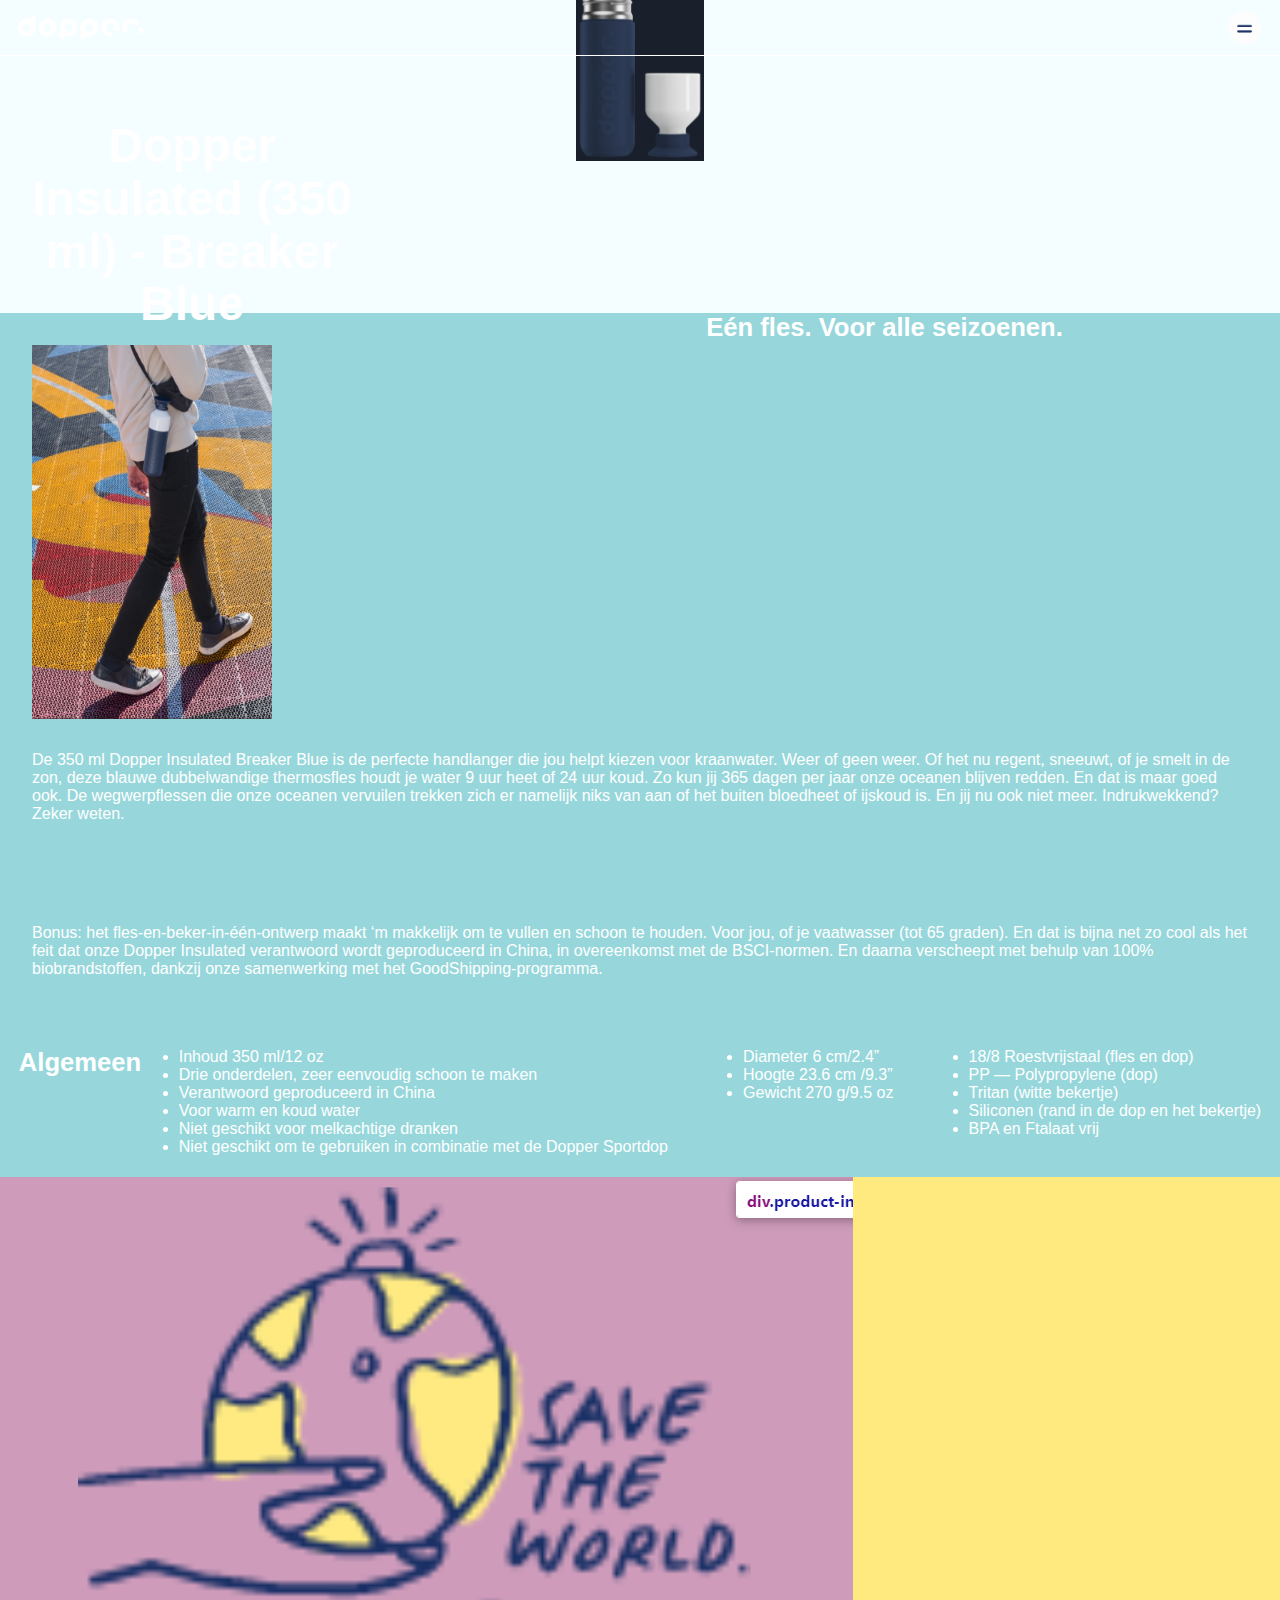
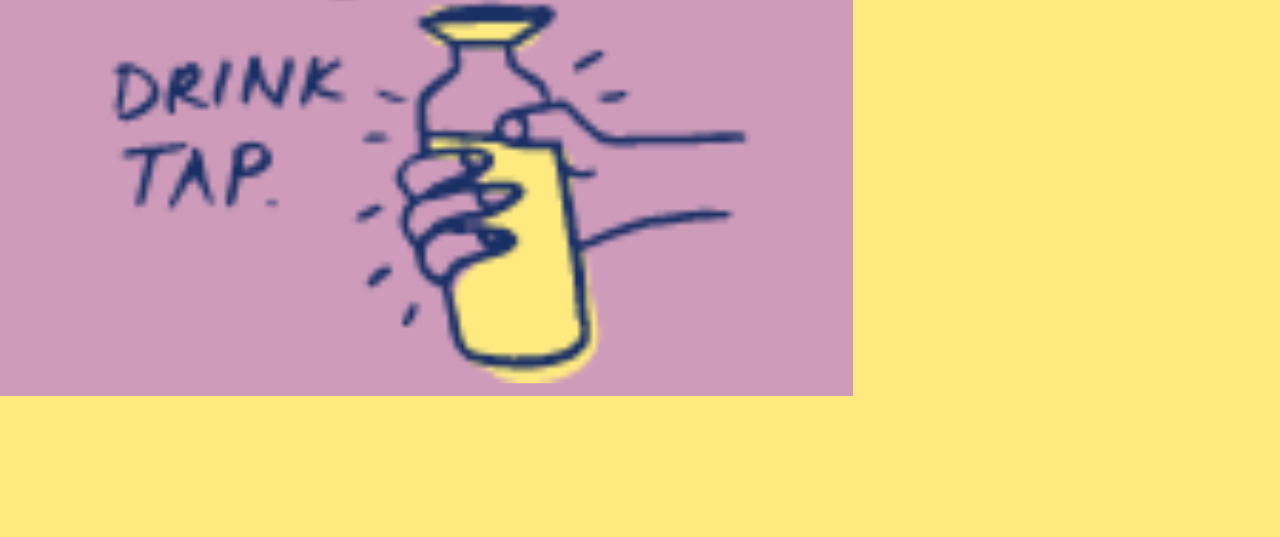
==== detailpagina.html @ 466d76e6 "Add files via upload" ====
<!DOCTYPE html>
<html lang="nl">

<head>
  <meta charset="UTF-8">
  <meta name="viewport" content="width=device-width, initial-scale=1.0">
  <meta http-equiv="X-UA-Compatible" content="ie=edge">
  <title>Dopper</title>
  <link rel="stylesheet" href="css/style.css">
</head>

<body>

  <header>
    <img class="logo" src="images/logodopper.png" alt="">
    <button class="menu" type="button" name="button"><img src="images/hamburgermenu.png" alt=""></button>
    <!-- <nav class="hammenu">
      <ul>
        <li class="nav__item"><a href="#">Home</a></li>
        <li class="nav__item"><a href="#">Shop</a></li>
        <li class="nav__item"><a href="#">Onze Missie</a></li>
        <li class="nav__item"><a href="#">Zakelijk</a></li>
        <li class="nav__item"><a href="#">Projecten</a></li>
        <li class="nav__item"><a href="#">Blog</a></li>
      </ul>
    </nav> -->
  </header>

  <main>
    <section>
      <p></p>
      <h1>Dopper Insulated (350 ml) - Breaker Blue</h1>
    </section>

    <section>
      <img src="images/openfles.png" alt="">
      <p></p>
    </section>

    <section>
      <img src="images/jongen.png" alt="">
      <h2>Eén fles. Voor alle seizoenen.</h2>
      <p>De 350 ml Dopper Insulated Breaker Blue is de perfecte handlanger die jou helpt kiezen voor kraanwater. Weer of geen weer. Of het nu regent, sneeuwt, of je smelt in de zon, deze blauwe dubbelwandige thermosfles houdt je water 9 uur heet of 24 uur koud. Zo kun jij 365 dagen per jaar onze oceanen blijven redden. En dat is maar goed ook. De wegwerpflessen die onze oceanen vervuilen trekken zich er namelijk niks van aan of het buiten bloedheet of ijskoud is. En jij nu ook niet meer. Indrukwekkend? Zeker weten.</p>
      <p>Bonus: het fles-en-beker-in-één-ontwerp maakt ‘m makkelijk om te vullen en schoon te houden. Voor jou, of je vaatwasser (tot 65 graden). En dat is bijna net zo cool als het feit dat onze Dopper Insulated verantwoord wordt geproduceerd in China, in overeenkomst met de BSCI-normen. En daarna verscheept met behulp van 100% biobrandstoffen, dankzij onze samenwerking met het GoodShipping-programma.</p>
      <h2>Algemeen</h2>
      <ul>
        <li>Inhoud 350 ml/12 oz </li>
        <li>Drie onderdelen, zeer eenvoudig schoon te maken </li>
        <li>Verantwoord geproduceerd in China </li>
        <li>Voor warm en koud water  </li>
        <li>Niet geschikt voor melkachtige dranken</li>
        <li>Niet geschikt om te gebruiken in combinatie met de Dopper Sportdop</li>
      </ul>
      <h2></h2>
      <ul>
        <li>Diameter 6 cm/2.4” </li>
        <li>Hoogte 23.6 cm /9.3”</li>
        <li>Gewicht 270 g/9.5 oz</li>
      </ul>
      <h2></h2>
      <ul>
        <li>18/8 Roestvrijstaal (fles en dop)  </li>
        <li>PP — Polypropylene (dop)  </li>
        <li>Tritan (witte bekertje) </li>
        <li>Siliconen (rand in de dop en het bekertje) </li>
        <li>BPA en Ftalaat vrij</li>
      </ul>
    </section>

    <section>
      <img src="images/save.png" alt="">
      <h2></h2>
    </section>


  </main>
</body>
---- css/style.css ----
* {
  margin: 0 auto;
  padding: 0;
  max-width: 100%;
}

body {
  color: #1A3065;
  background-color: #F4FDFF;
  font-family: sans-serif;
}

header {
  position: fixed;
  display: flex;
  width: 100%;
  border-bottom: 0.09em solid white;
  top: 0px;
  z-index: 10;
}

nav li a {
  position: relative;
  color: #1A3065;
  font-family: sans-serif;
  font-size: 1.8em;
  text-decoration: none;
  line-height: 1em;
  left: 1em;
  top: 2em;
}

main section:nth-of-type(1) h1  {
  position: absolute;
  top: 2.5em;
  text-align: center;
  width: 8em;
  color: white;
  font-size: 3em;
  line-height: 1.1em;
  z-index: 1;
}

main section:nth-of-type(1) img  {
  position: relative;
  height: 100%;
  width: 100%;
}

main section:nth-of-type(1) button {
  position: absolute;
  top: 42em;
  left: 7em;
  border: none;
  border-radius: 2em;
  background-color: #FFEA80;
  color: #1A3065;
  padding: 1em;
  z-index: 2;
}

main section:nth-of-type(1) ul {

}

main section:nth-of-type(2) {
  position: relative;
  display: flex;
  flex-wrap: wrap;
}




article {
  position: relative;
  flex-basis:15em;
  flex-grow: 1;
  display:flex;
  margin-left: 1.5em;
  margin-right: 1.5em;
  margin-top: 6em;

}

main section:nth-of-type(2) h2 {
  position: absolute;
  left: 0;
  top: 0;
  font-size: 3em;
}

main section:nth-of-type(2) h3 {
  position: absolute;
  left: 0;
  top: 3em;
  font-size: 1em;
}

main section:nth-of-type(2) img {
  position: relative;
  top: -1.5em;
  left: 0;
  width: 8em;
}

main section:nth-of-type(2) p {
  position: absolute;
  left: 0;
  top: 8em;
  font-size: 1em;
}

main section:nth-of-type(3) {
  position: relative;
  display: flex;
  flex-wrap: wrap;
  background-color: #97d7db;
  color: white;
  top: 8em;
  height: 55em;
}

.insulated {
  position: relative;
  /* flex-basis:15em;
  flex-grow: 1; */
  display:flex;
  /* margin-left: 1.5em;
  margin-right: 1.5em;
  margin-top: 6em; */
}

main section:nth-of-type(3) img {
  position: relative;
  width: 15em;
  margin-left: 2em;
  margin-top: 2em;

}





main section:nth-of-type(3) h2 {
  position: relative;
  left: 0em;
  top: 0;
  font-size: 1.6em;
}

main section:nth-of-type(3) p {
  position: relative;
  margin: 2em;
  font-size: 1em;
}

main section:nth-of-type(4) {
  position: relative;
  background-color: #FFEA80;
  height: 60em;
  left: 0;
  top: 7em;
  z-index: 1;
}

main section:nth-of-type(4) img {
  position: absolute;
}

main section:nth-of-type(4) p {
  position: relative;
  margin: 2em;
  font-size: 1.5em;
  top: 30em;
}

main section:nth-of-type(5) {
  position: relative;
  background-color: #1A3065;
  height: 20em;
  top: 30em;
  z-index: 2;
}

main section:nth-of-type(5) img {
  position: absolute;
  right: 0;

}

main section:nth-of-type(6) {
  position: relative;
  background-color: #97d7db;
  color: white;
  top: 45em;
}

main section:nth-of-type(6) h2 {
  position: relative;
  text-align: center;
  font-size: 2.5em;
  top: 1em;
}

main section:nth-of-type(6) p {
  position: relative;
  text-align: center;
  font-size: 1em;
  margin: 1em;
  top: 2em;
}

main section:nth-of-type(7) {
  position: relative;
  top: 50em;
}

main section:nth-of-type(7) h2 {
  position: relative;
  text-align: center;
  font-size: 2.5em;
  top: 1em;
}

main section:nth-of-type(7) p {
  position: relative;
  text-align: center;
  font-size: 1em;
  margin: 1em;
  top: 2em;
}

main section:nth-of-type(8) {
  position: relative;
  top: 50em;
  display: flex;
  flex-wrap: wrap;
}

main section:nth-of-type(8) img {
  position: relative;
  min-width: 20em;
  margin: 2em;
}

main section:nth-of-type(8) h2 {
  position: absolute;
  font-size: 1em;
  left: 2em;
  top: 22em;

}

main section:nth-of-type(8) p {
  position: absolute;
  left: 2em;
  top: 24em;
}

.splash {
  position: relative;
  flex-basis:15em;
  flex-grow: 1;
  display:flex;
  margin-left: 1.5em;
  margin-right: 1.5em;
  margin-top: 6em;
}

.logo {
  width: 8em;
  margin: 1em;
}

.menu {
  position: absolute;
  width: 2.5em;
  top: 0.8em;
  right: 1.4em;
  border: none;
  background: none;
  color: black;
  z-index: 1200;
}

.hammenu {
  position: absolute;
  z-index: 1000;
  top: 0;
  left: 0;
  background: white;
  width: 100vw;
  height: 100vh;
  overflow: hidden;
  color: black;
  transform: translatex(100%);
  transition: transform 0.2s ease;
}

.showClose {
  background-image: url("https://ljc-dev.github.io/testing0/ham-close.svg");
}

.showNav {
  transform: translatex(0);
}

.help {
  position: fixed;
  width: 3em;
  right: 1em;
  bottom: 1em;
  z-index: 5;
}
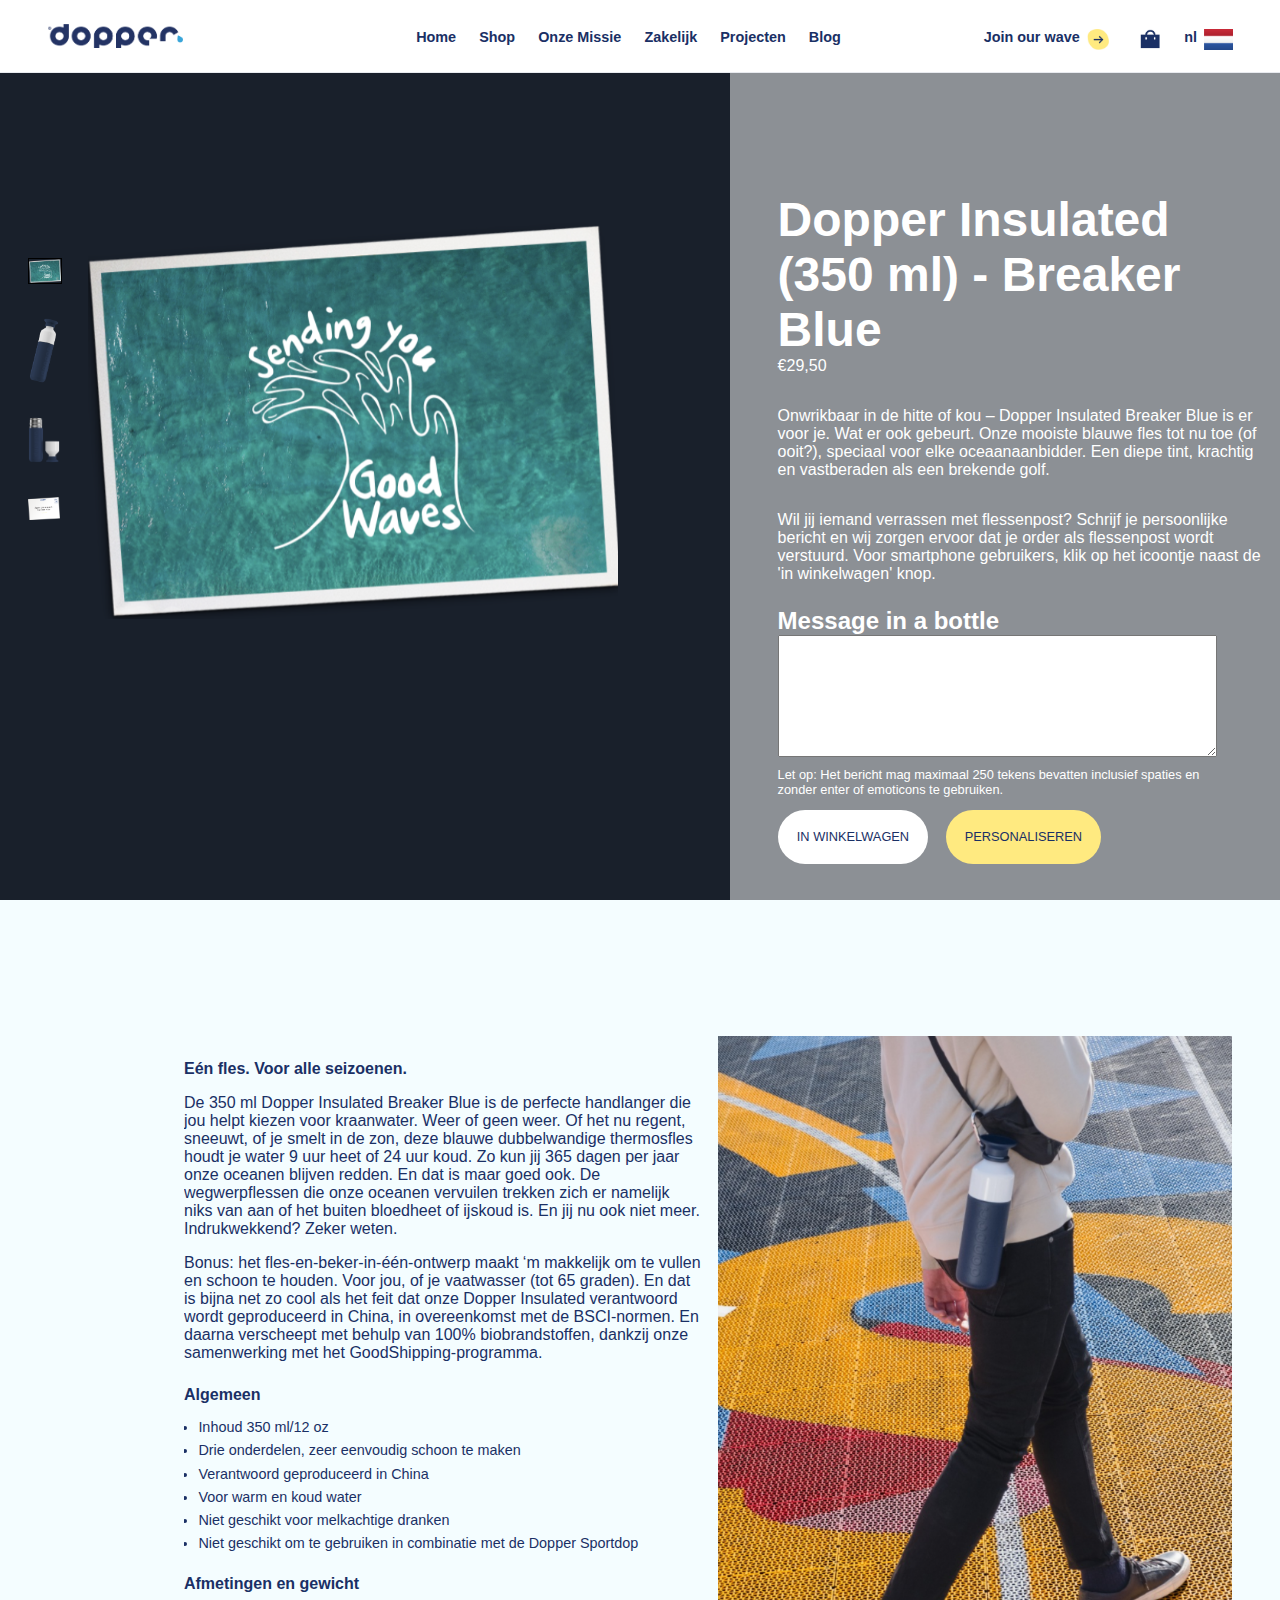
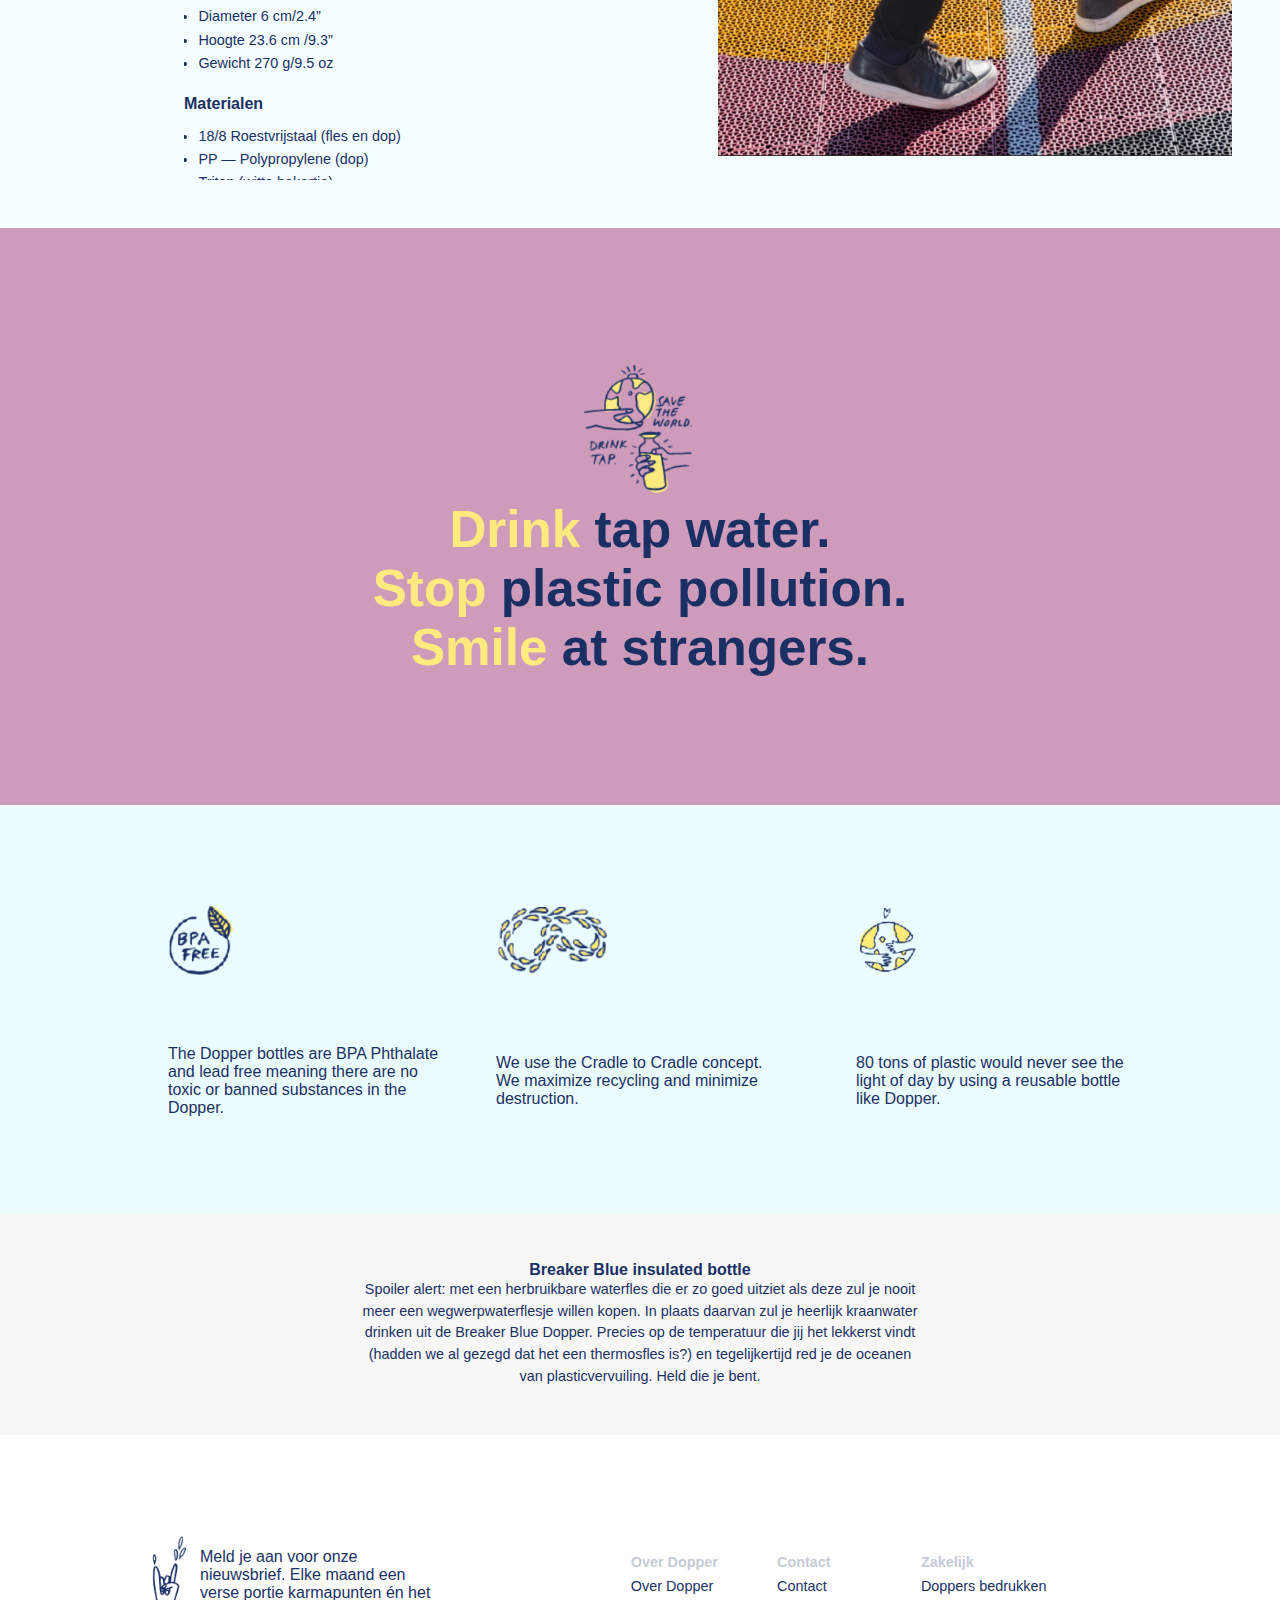
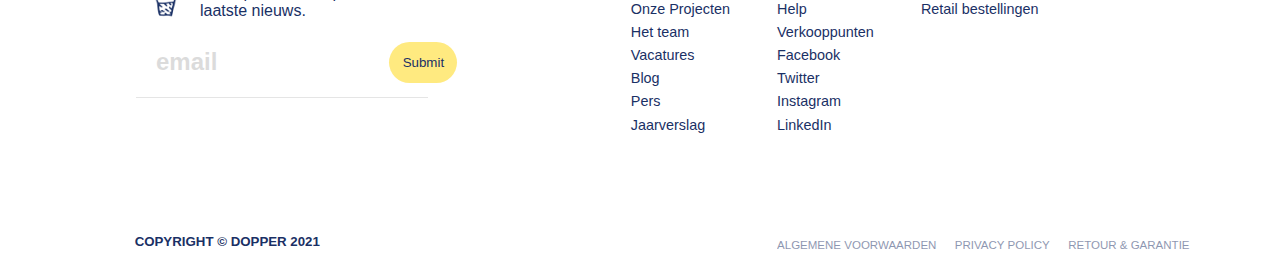
==== commit ab0b7546: "Add files via upload" ====
--- a/detailpagina.html
+++ b/detailpagina.html
@@ -7,71 +7,203 @@
   <meta http-equiv="X-UA-Compatible" content="ie=edge">
   <title>Dopper</title>
   <link rel="stylesheet" href="css/style.css">
+  <!-- <link href="//db.onlinewebfonts.com/c/4443b611d51ff971972892a2ade08240?family=Gilroy-Thin" rel="stylesheet" type="text/css" /> -->
 </head>
 
-<body>
+<body id="detailpagina">
 
   <header>
-    <img class="logo" src="images/logodopper.png" alt="">
-    <button class="menu" type="button" name="button"><img src="images/hamburgermenu.png" alt=""></button>
-    <!-- <nav class="hammenu">
+    <img src="images/logodopper.png" alt="">
+    <nav class="navbar">
       <ul>
-        <li class="nav__item"><a href="#">Home</a></li>
-        <li class="nav__item"><a href="#">Shop</a></li>
-        <li class="nav__item"><a href="#">Onze Missie</a></li>
-        <li class="nav__item"><a href="#">Zakelijk</a></li>
-        <li class="nav__item"><a href="#">Projecten</a></li>
-        <li class="nav__item"><a href="#">Blog</a></li>
-      </ul>
-    </nav> -->
+        <li><a href="index.html">Home</a></li>
+        <li><a href="#">Shop</a></li>
+        <li><a href="#">Onze Missie</a></li>
+        <li><a href="#">Zakelijk</a></li>
+        <li><a href="#">Projecten</a></li>
+      <!-- <div class="dropdown-content">
+        <a href="#">Link 1</a>
+        <a href="#">Link 2</a>
+        <a href="#">Link 3</a>
+      </div> -->
+
+        <li><a href="#">Blog</a></li>
+      </ul>
+    </nav>
+<nav>
+  <ul>
+    <li><a href="#">Join our wave<img src="images/pijl.png" alt=""></a></li>
+    <li><a href="#"><img src="images/mandje.png" alt=""></a></li>
+    <li><a href="#">nl<img src="images/vlag.png" alt=""></a></li>
+  </ul>
+</nav>
+
+<button class="ham" type="button" name="button"></button>
+
   </header>
 
   <main>
-    <section>
-      <p></p>
-      <h1>Dopper Insulated (350 ml) - Breaker Blue</h1>
-    </section>
-
-    <section>
-      <img src="images/openfles.png" alt="">
-      <p></p>
-    </section>
-
+
+  <!-- section1 -->
+    <section>
+     <article>
+       <img id="hoofdAfbeelding" src="images/groenekaart.png" alt="">
+       <ul>
+         <li><img class="eersteFoto" src="images/groenekaart.png" alt=""></li>
+         <li><img class="tweedeFoto" src="images/fles.png" alt=""></li>
+         <li><img class="derdeFoto" src="images/openfles.png" alt=""></li>
+         <li><img class="vierdeFoto" src="images/kaart.png" alt=""></li>
+       </ul>
+       <p>Onwrikbaar in de hitte of kou – Dopper Insulated Breaker Blue is er voor je. Wat er ook gebeurt. Onze mooiste blauwe fles tot nu toe (of ooit?), speciaal voor elke oceaanaanbidder. Een diepe tint, krachtig en vastberaden als een brekende golf.</p>
+       <p>Wil jij iemand verrassen met flessenpost? Schrijf je persoonlijke bericht en wij zorgen ervoor dat je order als flessenpost wordt verstuurd. Voor smartphone gebruikers, klik op het icoontje naast de 'in winkelwagen' knop.   </p>
+     </article>
+
+     <article>
+     <h2>Dopper Insulated (350 ml) - Breaker Blue</h2>
+     <span>€29,50</span>
+     <p>Onwrikbaar in de hitte of kou – Dopper Insulated Breaker Blue is er voor je. Wat er ook gebeurt. Onze mooiste blauwe fles tot nu toe (of ooit?), speciaal voor elke oceaanaanbidder. Een diepe tint, krachtig en vastberaden als een brekende golf.</p>
+     <p>Wil jij iemand verrassen met flessenpost? Schrijf je persoonlijke bericht en wij zorgen ervoor dat je order als flessenpost wordt verstuurd. Voor smartphone gebruikers, klik op het icoontje naast de 'in winkelwagen' knop.   </p>
+     <form action="index.html" method="post">
+       <label>Message in a bottle</label>
+       <textarea name="name" rows="8" cols="80"></textarea>
+       <p>Let op: Het bericht mag maximaal 250 tekens bevatten inclusief spaties en zonder enter of emoticons te gebruiken.</p>
+       <button type="button" name="button">IN WINKELWAGEN</button>
+       <button type="button" name="button">PERSONALISEREN</button>
+     </form>
+
+     </article>
+
+     <article>
+       <button type="button" name="button">M</button>
+       <button type="button" name="button">IN WINKELWAGEN</button>
+       <button type="button" name="button">PERSONALISEREN</button>
+
+     </article>
+    </section>
+
+  <!-- section2 -->
     <section>
       <img src="images/jongen.png" alt="">
-      <h2>Eén fles. Voor alle seizoenen.</h2>
-      <p>De 350 ml Dopper Insulated Breaker Blue is de perfecte handlanger die jou helpt kiezen voor kraanwater. Weer of geen weer. Of het nu regent, sneeuwt, of je smelt in de zon, deze blauwe dubbelwandige thermosfles houdt je water 9 uur heet of 24 uur koud. Zo kun jij 365 dagen per jaar onze oceanen blijven redden. En dat is maar goed ook. De wegwerpflessen die onze oceanen vervuilen trekken zich er namelijk niks van aan of het buiten bloedheet of ijskoud is. En jij nu ook niet meer. Indrukwekkend? Zeker weten.</p>
-      <p>Bonus: het fles-en-beker-in-één-ontwerp maakt ‘m makkelijk om te vullen en schoon te houden. Voor jou, of je vaatwasser (tot 65 graden). En dat is bijna net zo cool als het feit dat onze Dopper Insulated verantwoord wordt geproduceerd in China, in overeenkomst met de BSCI-normen. En daarna verscheept met behulp van 100% biobrandstoffen, dankzij onze samenwerking met het GoodShipping-programma.</p>
-      <h2>Algemeen</h2>
+      <article>
+        <h2>Eén fles. Voor alle seizoenen.</h2>
+            <p>De 350 ml Dopper Insulated Breaker Blue is de perfecte handlanger die jou helpt kiezen voor kraanwater. Weer of geen weer. Of het nu regent, sneeuwt, of je smelt in de zon, deze blauwe dubbelwandige thermosfles houdt je water 9 uur heet of 24 uur koud. Zo kun jij 365 dagen per jaar onze oceanen blijven redden. En dat is maar goed ook. De wegwerpflessen die onze oceanen vervuilen trekken zich er namelijk niks van aan of het buiten bloedheet of ijskoud is. En jij nu ook niet meer. Indrukwekkend? Zeker weten.</p>
+            <p>Bonus: het fles-en-beker-in-één-ontwerp maakt ‘m makkelijk om te vullen en schoon te houden. Voor jou, of je vaatwasser (tot 65 graden). En dat is bijna net zo cool als het feit dat onze Dopper Insulated verantwoord wordt geproduceerd in China, in overeenkomst met de BSCI-normen. En daarna verscheept met behulp van 100% biobrandstoffen, dankzij onze samenwerking met het GoodShipping-programma.</p>
+
+        <h3>Algemeen</h3>
+        <ul>
+          <li>Inhoud 350 ml/12 oz </li>
+          <li>Drie onderdelen, zeer eenvoudig schoon te maken </li>
+          <li>Verantwoord geproduceerd in China </li>
+          <li>Voor warm en koud water  </li>
+          <li>Niet geschikt voor melkachtige dranken</li>
+          <li>Niet geschikt om te gebruiken in combinatie met de Dopper Sportdop</li>
+        </ul>
+
+        <h3>Afmetingen en gewicht</h3>
+        <ul>
+          <li>Diameter 6 cm/2.4”</li>
+          <li>Hoogte 23.6 cm /9.3”</li>
+          <li>Gewicht 270 g/9.5 oz</li>
+        </ul>
+
+        <h3>Materialen</h3>
+        <ul>
+          <li>18/8 Roestvrijstaal (fles en dop)  </li>
+          <li>PP — Polypropylene (dop)  </li>
+          <li>Tritan (witte bekertje) </li>
+          <li>Siliconen (rand in de dop en het bekertje) </li>
+          <li>BPA en Ftalaat vrij</li>
+        </ul>
+      </article>
+
+    </section>
+
+  <!-- section3 -->
+    <section>
+      <img src="images/save.png" alt="">
+      <h2><strong>Drink</strong> tap water.</h2>
+      <h2><strong>Stop</strong> plastic pollution.</h2>
+      <h2><strong>Smile</strong> at strangers.</h2>
+    </section>
+
+
+  <!-- section4 -->
+    <section>
+      <article>
+        <img src="images/bpa.png" alt="">
+        <p>The Dopper bottles are BPA Phthalate and lead free meaning there are no toxic or banned substances in the Dopper.</p>
+      </article>
+      <article>
+        <img src="images/infinity.png" alt="">
+        <p>We use the Cradle to Cradle concept. We maximize recycling and minimize destruction.</p>
+      </article>
+      <article>
+        <img src="images/wereld.png" alt="">
+        <p>80 tons of plastic would never see the light of day by using a reusable bottle like Dopper.</p>
+      </article>
+
+    </section>
+
+  <!-- section5-->
+    <section>
+      <h4>Breaker Blue insulated bottle</h4>
+      <p>Spoiler alert: met een herbruikbare waterfles die er zo goed uitziet als deze zul je nooit meer een wegwerpwaterflesje willen kopen. In plaats daarvan zul je heerlijk kraanwater drinken uit de Breaker Blue Dopper. Precies op de temperatuur die jij het lekkerst vindt (hadden we al gezegd dat het een thermosfles is?) en tegelijkertijd red je de oceanen van plasticvervuiling. Held die je bent.</p>
+    </section>
+
+  </main>
+
+  <footer>
+    <section>
+      <img src="images/hand.png" alt="">
+      <p>Meld je aan voor onze nieuwsbrief. Elke maand een verse portie karmapunten én het laatste nieuws.</p>
+      <form class="" action="index.html" method="post">
+        <input type="email" id="email" name="email" placeholder="email">
+        <input type="submit"> </form>
+      </section>
+    <ul>
+      <li>
+        <h4>Over Dopper</h4>
+      </li>
+      <li><a href="#">Over Dopper</a></li>
+      <li><a href="#">Onze Projecten</a></li>
+      <li><a href="#">Het team</a></li>
+      <li><a href="#">Vacatures</a></li>
+      <li><a href="#">Blog</a></li>
+      <li><a href="#">Pers</a></li>
+      <li><a href="#">Jaarverslag</a></li>
+    </ul>
       <ul>
-        <li>Inhoud 350 ml/12 oz </li>
-        <li>Drie onderdelen, zeer eenvoudig schoon te maken </li>
-        <li>Verantwoord geproduceerd in China </li>
-        <li>Voor warm en koud water  </li>
-        <li>Niet geschikt voor melkachtige dranken</li>
-        <li>Niet geschikt om te gebruiken in combinatie met de Dopper Sportdop</li>
-      </ul>
-      <h2></h2>
+        <li>
+          <h4>Contact</h4>
+        </li>
+        <li><a href="#">Contact</a></li>
+        <li><a href="#">Help</a></li>
+        <li><a href="#">Verkooppunten</a></li>
+        <li><a href="#">Facebook</a></li>
+        <li><a href="#">Twitter</a></li>
+        <li><a href="#">Instagram</a></li>
+        <li><a href="#">LinkedIn</a></li>
+      </ul>
       <ul>
-        <li>Diameter 6 cm/2.4” </li>
-        <li>Hoogte 23.6 cm /9.3”</li>
-        <li>Gewicht 270 g/9.5 oz</li>
-      </ul>
-      <h2></h2>
-      <ul>
-        <li>18/8 Roestvrijstaal (fles en dop)  </li>
-        <li>PP — Polypropylene (dop)  </li>
-        <li>Tritan (witte bekertje) </li>
-        <li>Siliconen (rand in de dop en het bekertje) </li>
-        <li>BPA en Ftalaat vrij</li>
-      </ul>
-    </section>
-
-    <section>
-      <img src="images/save.png" alt="">
-      <h2></h2>
-    </section>
-
-
-  </main>
+        <li>
+          <h4>Zakelijk</h4>
+        </li>
+        <li><a href="#">Doppers bedrukken</a></li>
+        <li><a href="#">Retail bestellingen</a></li>
+      </ul>
+
+      <h5>COPYRIGHT © DOPPER 2021</h5>
+      <ul class="check">
+        <li>ALGEMENE VOORWAARDEN</li>
+        <li>PRIVACY POLICY</li>
+        <li>RETOUR & GARANTIE</li>
+      </ul>
+
+
+  </footer>
+
+  <script src="./js/dopper.js">
+
+  </script>
+
 </body>
--- a/css/style.css
+++ b/css/style.css
@@ -4,83 +4,199 @@
   max-width: 100%;
 }
 
-body {
-  color: #1A3065;
-  background-color: #F4FDFF;
-  font-family: sans-serif;
+
+/* @font-face {font-family: "Gilroy-Thin";
+src: url("//db.onlinewebfonts.com/t/4443b611d51ff971972892a2ade08240.eot");
+\src: url("//db.onlinewebfonts.com/t/4443b611d51ff971972892a2ade08240.eot?#iefix") format("embedded-opentype"),
+url("//db.onlinewebfonts.com/t/4443b611d51ff971972892a2ade08240.woff2") format("woff2"),
+url("//db.onlinewebfonts.com/t/4443b611d51ff971972892a2ade08240.woff") format("woff"),
+url("//db.onlinewebfonts.com/t/4443b611d51ff971972892a2ade08240.ttf") format("truetype"),
+url("//db.onlinewebfonts.com/t/4443b611d51ff971972892a2ade08240.svg#Gilroy-Thin") format("svg"); } */
+
+@font-face {
+
+}
+
+
+  body {
+    color: #1A3065;
+    background-color: #F4FDFF;
+    font-family: "Gilroy-Thin", sans-serif;
+  }
+
+/* Begin header */
+
+header:nth-of-type(1) img {
+  height: 1.5em;
+  margin: 1.5em 0 0 15%;
+}
+
+ header:nth-of-type(1) nav ul li a img{
+  height: 1.5em;
+  margin: 0 0 0 0.5em;
+}
+
+header:nth-of-type(1) img:hover {
+  -webkit-transform: scale(1.1);
+  transform: scale(1.1);
 }
 
 header {
   position: fixed;
-  display: flex;
+  display: grid;
+  grid-template-columns: 1fr 2fr 1fr;
   width: 100%;
-  border-bottom: 0.09em solid white;
-  top: 0px;
-  z-index: 10;
+  height: 4.5em;
+  background-color: white;
+  border-bottom: 1px solid rgba(26,48,101,.1);
+  z-index: 100;
+}
+
+nav ul {
+  list-style-type: none;
 }
 
 nav li a {
-  position: relative;
-  color: #1A3065;
-  font-family: sans-serif;
-  font-size: 1.8em;
+  display: flex;
+  color: #1A3065;
+  margin: 2em 1.6em 0 0;
+  font-size: 0.9em;
+  font-weight: bold;
   text-decoration: none;
-  line-height: 1em;
-  left: 1em;
-  top: 2em;
-}
-
-main section:nth-of-type(1) h1  {
+}
+
+li {
+  float: left;
+}
+
+nav ul:hover > li {
+  opacity: 0.5;
+}
+
+nav ul li:hover {
+  opacity: 1;
+}
+
+nav ul li a:hover {
+  border-bottom: 0.3em solid #FFEA80;
+}
+
+header button {
+  height: 3em;
+  width: 3em;
+  margin: 1em;
+  background-color: #1A3065;
+  color: white;
+  padding: 1em;
+  display: none;
+}
+
+@media screen and (max-width: 760px) {
+  nav {
+    display: none;
+  }
+
+  header {
+   grid-template-columns: 1fr 2fr 4em;
+  }
+
+  header button {
+    display: inline-grid;
+    grid-column: 3;
+  }
+
+  .showClose {
+  background-image: url("https://ljc-dev.github.io/testing0/ham-close.svg");
+}
+
+.navbar {
   position: absolute;
-  top: 2.5em;
+  top: 0;
+  left: 0;
+  background: black;
+  width: 100vw;
+  height: 100vh;
+  overflow: hidden;
+  color: white;
+  /* hide the menu above the screen by default */
+  transform: translateY(-100%);
+  /* transition adds a little animation when sliding in and out the menu */
+  transition: transform 0.2s ease;
+}
+
+.showNav {
+  /* show the menu */
+  transform: translateY(0);
+}
+
+}
+
+button {
+  border: none;
+  border-radius: 3em;
+  font-size: 0.8em;
+  background-color: #FFEA80;
+  color: #1A3065;
+  padding: 1.5em;
+}
+
+/* Einde header */
+
+/* Begin section1 */
+main section:nth-of-type(1) {
+  display: flex;
+  justify-content: center;
+}
+
+main section:nth-of-type(1) h1 {
+  position: absolute;
+  top: 25%;
   text-align: center;
-  width: 8em;
   color: white;
-  font-size: 3em;
-  line-height: 1.1em;
+  font-size: 7vw;
   z-index: 1;
 }
 
-main section:nth-of-type(1) img  {
-  position: relative;
-  height: 100%;
-  width: 100%;
-}
-
-main section:nth-of-type(1) button {
+main section:nth-of-type(1) img {
+  width: 100vw;
+  height: 100vh;
+}
+
+main section:nth-of-type(1) a {
+  border: none;
+  border-radius: 3em;
+  font-size: 0.8em;
+  background-color: #FFEA80;
+  color: #1A3065;
+  padding: 1.5em;
   position: absolute;
   top: 42em;
-  left: 7em;
-  border: none;
-  border-radius: 2em;
-  background-color: #FFEA80;
-  color: #1A3065;
-  padding: 1em;
   z-index: 2;
-}
-
-main section:nth-of-type(1) ul {
-
-}
-
+  text-decoration: none;
+}
+
+/* section2 */
 main section:nth-of-type(2) {
-  position: relative;
+  margin: 0 10% 5em 10%;
   display: flex;
   flex-wrap: wrap;
 }
 
-
-
-
-article {
-  position: relative;
-  flex-basis:15em;
+main section:nth-of-type(2) article {
+  position: relative;
+  min-width: 8em;
+  max-width: 25em;
+  flex-basis: 15em;
   flex-grow: 1;
-  display:flex;
-  margin-left: 1.5em;
-  margin-right: 1.5em;
-  margin-top: 6em;
-
+  display: flex;
+  margin: 6em 1.5em 2em 1.5em;
+}
+
+main section:nth-of-type(2) img {
+  position: relative;
+  top: -1.5em;
+  left: 1em;
+  width: 8em;
 }
 
 main section:nth-of-type(2) h2 {
@@ -97,13 +213,6 @@
   font-size: 1em;
 }
 
-main section:nth-of-type(2) img {
-  position: relative;
-  top: -1.5em;
-  left: 0;
-  width: 8em;
-}
-
 main section:nth-of-type(2) p {
   position: absolute;
   left: 0;
@@ -111,200 +220,817 @@
   font-size: 1em;
 }
 
+/* section3 */
 main section:nth-of-type(3) {
-  position: relative;
   display: flex;
   flex-wrap: wrap;
+  justify-content: center;
   background-color: #97d7db;
   color: white;
-  top: 8em;
-  height: 55em;
-}
-
-.insulated {
-  position: relative;
-  /* flex-basis:15em;
-  flex-grow: 1; */
-  display:flex;
-  /* margin-left: 1.5em;
-  margin-right: 1.5em;
-  margin-top: 6em; */
+  top: 10em;
+}
+
+main section:nth-of-type(3) article {
+  display: flex;
+  flex-direction: column;
+  width: 40%;
+  order: 1;
+  margin: 0;
 }
 
 main section:nth-of-type(3) img {
-  position: relative;
-  width: 15em;
-  margin-left: 2em;
-  margin-top: 2em;
-
-}
-
-
-
-
+  height: 20em;
+  margin: 4em 2em 2em 2em;
+  order: 2;
+}
 
 main section:nth-of-type(3) h2 {
-  position: relative;
-  left: 0em;
+  font-size: 2.5em;
+  margin: 2em 0 0.5em 0;
+}
+
+main section:nth-of-type(3) p {
+  font-size: 1.2em;
+  max-width: 25em;
+  margin: 0 0 1em 0;
+}
+
+main section:nth-of-type(3) a {
+  color: white;
+  text-decoration: none;
+  margin: 2em 0;
+}
+
+@media screen and (max-width: 760px) {
+  main section:nth-of-type(3) {
+    flex-direction: column;
+    justify-content: center;
+  }
+
+  main section:nth-of-type(3) article {
+    order: 2;
+    width: 90%;
+    margin-left: 5%;
+    margin-right: 5%;
+  }
+
+  main section:nth-of-type(3) img {
+    justify-content: center;
+    width: 30em;
+    height: auto;
+    margin: 0;
+  }
+
+  main section:nth-of-type(3) h2 {
+    margin-top: 0;
+  }
+
+  main section:nth-of-type(3) p {
+    max-width: 100%;
+  }
+}
+
+/* section4 */
+main section:nth-of-type(4) {
+  display: flex;
+  flex-wrap: wrap;
+  justify-content: center;
+  max-width: 95%;
+  margin: 4em 0 8em 0;
+}
+
+main section:nth-of-type(4) article {
+  position: relative;
+  width: 45%;
+  display: flex;
+  flex-wrap: wrap;
+}
+
+main section:nth-of-type(4) article:nth-of-type(1){
+  background-color: #F2DD7A;
+  left: 2em;
+}
+
+main section:nth-of-type(4) article:nth-of-type(2) {
+  background-color: #1A3065;
+  left: -3em;
+  top: 5em;
+  z-index: 2;
+}
+
+main section:nth-of-type(4) img {
+  width: 100%;
+}
+
+main section:nth-of-type(4) p {
+  position: relative;
+  margin: 1em 2em 1em 2em;
+  font-size: 1.3em;
+  font-weight: bold;
   top: 0;
-  font-size: 1.6em;
-}
-
-main section:nth-of-type(3) p {
-  position: relative;
-  margin: 2em;
-  font-size: 1em;
-}
-
-main section:nth-of-type(4) {
-  position: relative;
+  z-index: 10;
+}
+
+main section:nth-of-type(4) a {
+  border: none;
+  border-radius: 3em;
+  font-size: 0.8em;
   background-color: #FFEA80;
-  height: 60em;
-  left: 0;
-  top: 7em;
-  z-index: 1;
-}
-
-main section:nth-of-type(4) img {
-  position: absolute;
-}
-
-main section:nth-of-type(4) p {
-  position: relative;
-  margin: 2em;
-  font-size: 1.5em;
-  top: 30em;
-}
-
+  color: #1A3065;
+  padding: 1.5em;
+  margin: 0 0 1em 3em;
+  padding: 0.7em 1em;
+  z-index: 2;
+  text-decoration: none;
+}
+
+main section:nth-of-type(4) article:nth-of-type(2) p {
+  color: white;
+}
+
+@media screen and (max-width: 760px) {
+  main section:nth-of-type(4){
+    margin: 0;
+  }
+
+  main section:nth-of-type(4) article{
+    position: relative;
+    margin: 0;
+    width: 90vw;
+  }
+
+main section:nth-of-type(4) article:nth-of-type(1) {
+    left: 0;
+    margin-right: 10%;
+  }
+
+main section:nth-of-type(4) article:nth-of-type(2) {
+    top: -1em;
+    right: 0;
+    margin-left: 10%;
+  }
+
+  main section:nth-of-type(4) p {
+    margin-top: 20%;
+    margin-right: 5em;
+  }
+  }
+
+/* section5 */
 main section:nth-of-type(5) {
-  position: relative;
-  background-color: #1A3065;
-  height: 20em;
-  top: 30em;
-  z-index: 2;
-}
-
-main section:nth-of-type(5) img {
-  position: absolute;
-  right: 0;
-
-}
-
-main section:nth-of-type(6) {
-  position: relative;
   background-color: #97d7db;
   color: white;
-  top: 45em;
+  margin-top: 5em;
+  /* overflow: hidden; */
+  display: flex;
+  flex-direction: column;
+  justify-content: center;
+}
+
+main section:nth-of-type(5) h2 {
+  text-align: center;
+  margin: 1em;
+  margin-bottom: 0;
+  font-size: 3.5em;
+  top: 1em;
+}
+
+main section:nth-of-type(5) p {
+  text-align: center;
+  font-size: 1.2em;
+  margin: 1em;
+}
+
+main section:nth-of-type(5) a {
+  border: none;
+  border-radius: 3em;
+  font-size: 0.8em;
+  background-color: #FFEA80;
+  color: #1A3065;
+  padding: 1.5em;
+  margin: 0 0 1em 3em;
+  padding: 0.7em 1em;
+  z-index: 2;
+  text-decoration: none;
+}
+
+main section:nth-of-type(5) article {
+  width: 200%;
+  overflow: hidden;
+  display: flex
+}
+
+main section:nth-of-type(5) ul {
+  position: relative;
+  height: 20em;
+  margin-bottom: 2em;
+  display: flex;
+  /* width: 100%; */
+  animation: bannermove 50s linear infinite alternate-reverse;
+}
+
+main section:nth-of-type(5) article:nth-of-type(2) {
+  align-items: flex-end;
+}
+
+main section:nth-of-type(5)li {
+  margin: 1em;
+  width: 10em;
+  box-shadow: 2px 2px 8px #8a8a8a;
+  align-items: flex-end;
+}
+
+@keyframes bannermove {
+  from {
+    left: 0px;
+  }
+
+  to {
+    right: -2700px
+  }
+}
+
+/* section6 */
+main section:nth-of-type(6) {
+  display: flex;
+  flex-direction: column;
+  justify-content: center;
 }
 
 main section:nth-of-type(6) h2 {
-  position: relative;
   text-align: center;
-  font-size: 2.5em;
-  top: 1em;
+  font-size: 6vw;
+  margin: 1em 0 .3em 0;
 }
 
 main section:nth-of-type(6) p {
-  position: relative;
   text-align: center;
   font-size: 1em;
+  margin-bottom: 1.5em;
+}
+
+main section:nth-of-type(6) a {
+  border: none;
+  border-radius: 3em;
+  font-size: 0.8em;
+  background-color: #FFEA80;
+  color: #1A3065;
+  padding: 1.5em;
+  margin: 0 0 1em 3em;
+  padding: 0.7em 1em;
+  z-index: 2;
+  text-decoration: none;
+}
+
+/* section7 */
+main section:nth-of-type(7) {
+  display: flex;
+  flex-wrap: wrap;
+  justify-content: center;
+  margin: 0;
+  margin-left: 5%;
+  margin-right: 5%;
+}
+
+main section:nth-of-type(7) article {
+  position: relative;
+  display: flex;
+  flex-wrap: wrap;
+  margin: 3em;
+  width: 40%;
+}
+
+main section:nth-of-type(7) img {
+  -webkit-transform: scale(1);
+  transform: scale(1);
+  -webkit-transition: .3s ease-in-out;
+  transition: .3s ease-in-out;
+}
+
+main section:nth-of-type(7) img:hover {
+  -webkit-transform: scale(0.9);
+  transform: scale(0.9);
+}
+
+main section:nth-of-type(7) h3 {
+  position: relative;
+  top: 1em;
+  font-size: 1.5em;
+  margin-left: 0;
+}
+
+main section:nth-of-type(7) h4 {
+  position: relative;
+  top: 1em;
+  left: 0;
+  margin-left: 0;
+}
+
+/* section8 */
+main section:nth-of-type(8) {
+  display: flex;
+  flex-direction: column;
+  justify-content: center;
+}
+
+main section:nth-of-type(8) h2 {
+  font-size: 5vw;
+  margin-top: 2em;
+  margin-left: 15%;
+  margin-right: 15%;
+  /* width: 15em; */
+  text-align: center;
+}
+
+main section:nth-of-type(8) a {
+  border: none;
+  border-radius: 3em;
+  font-size: 0.8em;
+  background-color: #FFEA80;
+  color: #1A3065;
+  padding: 1.5em;
+  padding: 0.7em 1em;
+  z-index: 2;
+  text-decoration: none;
+}
+
+main section:nth-of-type(8) button {
+  border: none;
+  border-radius: 2em;
+  background-color: #FFEA80;
+  color: #1A3065;
+  padding: 1em;
+  margin-top: 1em;
+  margin-bottom: 5em;
+}
+
+main section:nth-of-type(8) img {
+  top: 12em;
+}
+
+/* section9 */
+main section:nth-of-type(9) {
+  display: flex;
+  flex-direction: column;
+  justify-content: center;
+}
+
+main section:nth-of-type(9) h2 {
+  font-size: 5vw;
+  font-weight: bold;
+  width: 13em;
+  text-align: center;
+  margin-top: 2em;
+  margin-bottom: 1em;
+}
+
+main section:nth-of-type(9) button {
+  top: 10em;
+  left: 15em;
+  border: none;
+  border-radius: 2em;
+  background-color: #FFEA80;
+  color: #1A3065;
+  padding: 1em;
+  z-index: 3;
+}
+
+main section:nth-of-type(9) form {
+  top: 20em;
+  display: flex;
+  width: 50%;
+  border-bottom: 0.1em solid rgba(0, 0, 0, 0.1);
+}
+
+input[type=email] {
+  width: 100%;
+  padding: 12px 20px;
+  margin: 8px 0;
+  box-sizing: border-box;
+  border: none;
+  /* border-bottom: 2px solid grey; */
+  background-color: #F4FDFF;
+  color: #1A3065;
+  opacity: 0.25;
+  font-weight: bold;
+  font-size: 1.5em;
+}
+
+input[type=submit] {
+  border: none;
+  border-radius: 2em;
+  background-color: #FFEA80;
+  color: #1A3065;
+  padding: 1em;
   margin: 1em;
-  top: 2em;
-}
-
-main section:nth-of-type(7) {
-  position: relative;
-  top: 50em;
-}
-
-main section:nth-of-type(7) h2 {
-  position: relative;
-  text-align: center;
-  font-size: 2.5em;
-  top: 1em;
-}
-
-main section:nth-of-type(7) p {
-  position: relative;
-  text-align: center;
+}
+
+
+
+/* detailpagina section1*/
+
+#detailpagina main section:nth-of-type(1) {
+  margin: 0;
+  /* display: flex;
+  flex-wrap: wrap; */
+  width: 100vw;
+  height: 100vh;
+}
+
+#detailpagina main section:nth-of-type(1) img {
+  height: 25em;
+  width: auto;
+  margin: 30% 40% 10% 12%;
+
+}
+
+/* #detailpagina main section:nth-of-type(1) article:nth-of-type(1) img {
+	display: block;
+	opacity: 100;
+	bottom: auto;
+	position: relative;
+	width: 85vw;
+} */
+
+#detailpagina main section:nth-of-type(1) article:nth-of-type(1) ul {
+	display: flex;
+  flex-direction: column;
+  position: absolute;
+	padding: 0em;
+	margin-top: 15em;
+  margin-left: 1em;
+  list-style-type: none;
+}
+
+#detailpagina main section:nth-of-type(1) article:nth-of-type(1) ul li {
+	position: relative;
+	margin: .5em;
+}
+
+#detailpagina main section:nth-of-type(1) article:nth-of-type(1) ul img {
+	width: 2em;
+	height: auto;
+	cursor: pointer;
+}
+
+#detailpagina main section:nth-of-type(1) article:nth-of-type(1) ul img:hover {
+	border: 1px black solid;
+}
+
+.eersteFoto {
+	border: 1px black solid;
+}
+
+#detailpagina main section:nth-of-type(1) article:nth-of-type(1) {
+  width: 60%;
+  background-color: #19202b;
+
+  display: flex;
+}
+
+#detailpagina main section:nth-of-type(1) article:nth-of-type(1) p {
+  display: none;
+}
+
+#detailpagina main section:nth-of-type(1) article:nth-of-type(2) {
+  width: 40%;
+  background-color: #8C9095;
+  color: white;
+  padding: 12em 1em 0 3em;
+  overflow: scroll;
+}
+
+/* #detailpagina main section:nth-of-type(1) article:nth-of-type(2) span {
+  display: none;
+} */
+
+#detailpagina main section:nth-of-type(1) article:nth-of-type(2) ul {
+  display: none;
+}
+
+#detailpagina main section:nth-of-type(1) h2 {
+  font-size: 3em;
+  width: 100%;
+}
+
+#detailpagina main section:nth-of-type(1) p {
+  margin-top: 2em;
+}
+
+#detailpagina main section:nth-of-type(1) form {
+  border: none;
+  margin: 1.5em 10% 10em 0;
+}
+
+#detailpagina main section:nth-of-type(1) form label {
+  font-size: 1.5em;
+  font-weight: bold;
+}
+
+#detailpagina main section:nth-of-type(1) form p {
+  margin-top: 0.5em;
+  font-size: 0.8em;
+}
+
+#detailpagina main section:nth-of-type(1) button:nth-of-type(1) {
+  background-color: white;
+  margin-right: 1em;
+  margin-top: 1em;
+}
+
+#detailpagina main section:nth-of-type(1) article:nth-of-type(3) {
+  display: none;
+}
+
+@media screen and (max-width: 1022px) {
+  #detailpagina main section:nth-of-type(1){
+    flex-direction: column;
+  }
+
+  #detailpagina main section:nth-of-type(1) article:nth-of-type(1) {
+    flex-direction: column;
+    top: 0;
+    order: 2;
+    width: 100vw;
+}
+
+  #detailpagina main section:nth-of-type(1) article:nth-of-type(1) p {
+    display: flex;
+    color: white;
+    margin: 2em 1em;
+  }
+
+  #detailpagina main section:nth-of-type(1) article:nth-of-type(2) {
+    position: relative;
+    overflow: hidden;
+    order: 1;
+    width: 100vw;
+    top: 0;
+    padding: 0;
+  }
+
+  #detailpagina main section:nth-of-type(1) article:nth-of-type(2) span {
+    display: inline;
+    margin: 2em;
+  }
+
+  #detailpagina main section:nth-of-type(1) article:nth-of-type(2) ul {
+    display: inline;
+  }
+
+  #detailpagina main section:nth-of-type(1) h2 {
+    padding: 3em 0 0 1em;
+    font-size: 2em;
+    width: 100%;
+  }
+
+
+  #detailpagina main section:nth-of-type(1) article:nth-of-type(2) p {
+    display: none;
+  }
+
+  #detailpagina main section:nth-of-type(1) form {
+    display: none;
+  }
+
+  #detailpagina main section:nth-of-type(1) form label {
+    display: none;
+  }
+
+  #detailpagina main section:nth-of-type(1) article:nth-of-type(3) {
+    position: fixed;
+    display: inline;
+    width: 100vw;
+    height: 6vh;
+    padding: 0 0.5em 0.5em 0.5em;
+    background-color: #8C9095;
+    z-index: 20;
+    bottom: 0;
+  }
+
+    #detailpagina main section:nth-of-type(1) article:nth-of-type(3) button{
+      width: 45%;
+    }
+
+    #detailpagina main section:nth-of-type(1) article:nth-of-type(3) button:nth-of-type(1)  {
+      width: 4em;
+    }
+
+}
+
+
+/* detailpagina section2*/
+
+#detailpagina main section:nth-of-type(2){
+  display: flex;
+  flex-wrap: wrap;
+  flex-direction: row-reverse;
+  max-height: 45em;
+  margin: 10em 5% 3em 5%;
+}
+
+#detailpagina main section:nth-of-type(2) article {
+  flex-direction: column;
+  max-width: 45%;
+  max-height: 45em;
+  overflow: scroll;
+  left: 0;
+  margin: 0;
+}
+
+#detailpagina main section:nth-of-type(2) ul{
+  position: relative;
+  display: flex;
+  flex-direction: column;
+  padding-left: 0em;
+  margin-top: 2em;
+  margin-left: 0;
+  list-style-type: disc;
+  list-style-image: url("/images/listitem.png");
+}
+
+#detailpagina main section:nth-of-type(2) ul li {
+  color: #1A3065;
+  margin: 0.5em 0 0 1em;
+  font-size: 0.9em;
+  text-decoration: none;
+  list-style-image: url('listitem.png');
+}
+
+#detailpagina main section:nth-of-type(2) img {
+  max-height: 45em;
+  width: auto;
+  margin: 0;
+}
+
+#detailpagina main section:nth-of-type(2) h2{
+  flex-wrap: wrap;
+  position: relative;
+  margin: 0;
   font-size: 1em;
-  margin: 1em;
-  top: 2em;
-}
-
-main section:nth-of-type(8) {
-  position: relative;
-  top: 50em;
-  display: flex;
+}
+
+#detailpagina main section:nth-of-type(2) h3{
   flex-wrap: wrap;
-}
-
-main section:nth-of-type(8) img {
-  position: relative;
-  min-width: 20em;
-  margin: 2em;
-}
-
-main section:nth-of-type(8) h2 {
-  position: absolute;
+  position: relative;
+  margin: 0;
   font-size: 1em;
-  left: 2em;
-  top: 22em;
-
-}
-
-main section:nth-of-type(8) p {
-  position: absolute;
-  left: 2em;
-  top: 24em;
-}
-
-.splash {
-  position: relative;
-  flex-basis:15em;
-  flex-grow: 1;
-  display:flex;
-  margin-left: 1.5em;
-  margin-right: 1.5em;
-  margin-top: 6em;
-}
-
-.logo {
+  top: 1.5em;
+}
+
+#detailpagina main section:nth-of-type(2) p {
+  position:relative;
+  top: 0;
+  margin-top: 1em;
+}
+
+@media screen and (max-width: 1022px) {
+  #detailpagina main section:nth-of-type(2) {
+    flex-direction: row;
+    margin: 1em;
+    max-height: 100%;
+  }
+
+  #detailpagina main section:nth-of-type(2) img {
+    order: 1;
+  }
+
+  #detailpagina main section:nth-of-type(2) article {
+    max-width: 100%;
+  }
+}
+
+/* detailpagina section3*/
+
+#detailpagina main section:nth-of-type(3) {
+  background-color: #ce9bba;
+  display: flex;
+  flex-direction: column;
+  align-items: center;
+  padding: 8em;
+}
+
+#detailpagina main section:nth-of-type(3) img {
   width: 8em;
-  margin: 1em;
-}
-
-.menu {
-  position: absolute;
-  width: 2.5em;
-  top: 0.8em;
-  right: 1.4em;
-  border: none;
-  background: none;
-  color: black;
-  z-index: 1200;
-}
-
-.hammenu {
-  position: absolute;
-  z-index: 1000;
+  height: auto;
+  margin: 0;
+  order: 1;
+}
+
+#detailpagina main section:nth-of-type(3) h2 {
+  margin-bottom: 0;
+  margin: 0;
+  font-size: 4vw;
+  font-weight: bold;
+  color: #1A3065;
+  order: 2;
+}
+
+strong {
+  color: #ffea80;
+}
+
+/* detailpagina section4*/
+
+#detailpagina main section:nth-of-type(4){
+  display: flex;
+  flex-wrap: wrap;
+  justify-content: space-between;
+  background-color: #ebfcff;
+  max-width: 100%;
+  padding: 6em 10%;
+  margin: 0;
+}
+
+#detailpagina main section:nth-of-type(4) article {
+  position: relative;
+  background-color: #ebfcff;
+  min-width: 14em;
+  max-width: 18em;
+  margin: 0;
+  margin-right: 1em;
+}
+
+#detailpagina main section:nth-of-type(4) article:nth-of-type(2) {
   top: 0;
   left: 0;
-  background: white;
-  width: 100vw;
-  height: 100vh;
-  overflow: hidden;
-  color: black;
-  transform: translatex(100%);
-  transition: transform 0.2s ease;
-}
-
-.showClose {
-  background-image: url("https://ljc-dev.github.io/testing0/ham-close.svg");
-}
-
-.showNav {
-  transform: translatex(0);
+}
+
+#detailpagina main section:nth-of-type(4) article:nth-of-type(2) p {
+  color: #1A3065;
+}
+
+#detailpagina main section:nth-of-type(4) img {
+  left: 0;
+  height: 5em;
+  width: auto;
+  margin: 0;
+}
+
+#detailpagina main section:nth-of-type(4) p {
+  font-size: 1em;
+  font-weight: normal;
+  margin: 4em 0 0 .5em;
+}
+
+@media screen and (max-width: 1020px) {
+  #detailpagina main section:nth-of-type(4) {
+    justify-content: flex-start;
+    flex-direction: column;
+    padding-left: 1em;
+  }
+
+  #detailpagina main section:nth-of-type(4) article{
+    max-width: 80em;
+    margin: 2em 0 2em 0;
+  }
+
+  #detailpagina main section:nth-of-type(4) p {
+    margin-top: 1em;
+  }
+}
+
+/* detailpagina section5*/
+
+#detailpagina main section:nth-of-type(5){
+  display: flex;
+  flex-wrap: wrap;
+  justify-content: center;
+  width: 100%;
+  color: #1A3065;
+  background-color: #f7f7f7;
+  margin: 0;
+  padding: 3em 0 3em 0;
+}
+
+#detailpagina main section:nth-of-type(5) h4 {
+
+}
+
+#detailpagina main section:nth-of-type(5) p {
+  margin: 0 28% 0 28%;
+  font-size: 0.9em;
+  line-height: 1.5em;
+}
+
+@media screen and (max-width: 1022px) {
+  #detailpagina main section:nth-of-type(5) {
+
+  }
+
+  #detailpagina main section:nth-of-type(5) h4 {
+    margin-left: 1em;
+    text-align: left;
+  }
+
+  #detailpagina main section:nth-of-type(5) p {
+    margin: 0 1em 0 1em;
+    text-align: left;
+  }
+}
+
+#detailpagina footer {
+  margin-top: 0;
 }
 
 .help {
@@ -312,5 +1038,132 @@
   width: 3em;
   right: 1em;
   bottom: 1em;
-  z-index: 5;
-}
+  z-index: 30;
+}
+
+/* footer */
+footer {
+  background-color: white;
+  display: grid;
+  grid-template-columns:  10% auto auto auto auto 10%;
+  grid-template-rows: auto 3em 2em;
+  padding-top: 5em;
+  width: 100%;
+  margin: 5em 6em 0 0;
+}
+
+footer ul {
+  padding-left: 0em;
+  margin: 2em 0 0 0;
+  list-style-type: none;
+}
+
+footer ul li {
+  position: relative;
+  margin: 0.5em 1.6em 0 0;
+  font-size: 0.9em;
+  float: inherit;
+}
+
+footer ul li a {
+  text-decoration: none;
+  color: #1A3065;
+}
+
+footer ul li a:hover {
+  border-bottom: 0.3em solid #FFEA80;
+}
+
+footer ul li h4 {
+  opacity: .25;
+}
+
+footer section:nth-of-type(1) {
+  margin: .5em;
+  grid-column: 2;
+}
+
+footer section:nth-of-type(1) img {
+  position: relative;
+  width: 4em;
+}
+
+footer section:nth-of-type(1) p {
+  position: relative;
+  min-width: 10em;
+  max-width: 15em;
+  margin: 0;
+  top: -5.5em;
+  left: 4em;
+}
+
+footer section:nth-of-type(1) form {
+  display: flex;
+  position: relative;
+  top: -5em;
+  width: 60%;
+  border-bottom: 0.1em solid rgba(0, 0, 0, 0.1);
+  margin: 0;
+}
+
+footer section:nth-of-type(1) input[type=email] {
+  background-color: white;
+  min-width: 10em;
+  max-width: 16em;
+}
+
+footer section:nth-of-type(1) button {
+  position: relative;
+  top: -5.5em;
+  border: none;
+  border-radius: 2em;
+  background-color: #FFEA80;
+  color: #1A3065;
+  padding: 1em;
+  z-index: 2;
+}
+
+footer  h5 {
+  grid-column: 2 / span 3;
+  grid-row: 3;
+  margin-left: 0.5em;
+}
+
+@media screen and (max-width: 770px) {
+  footer {
+    grid-template-columns:  auto auto auto auto auto auto auto;
+    grid-template-rows: auto auto auto auto auto auto;
+  }
+
+  footer section:nth-of-type(1) {
+    grid-column: 4;
+    grid-row: 2;
+    align-items: center;
+  }
+
+  footer ul {
+    grid-column: 4;
+    grid-row: 1;
+  }
+
+  .check {
+    grid-column: 4;
+    grid-row: 3;
+    float: left;
+  }
+
+  footer h5 {
+    grid-column: 4;
+    grid-row: 4;
+    margin-left: 0;
+  }
+}
+
+.check {
+  grid-column: 4 / 8;
+  grid-row: 3 / 4;
+  float: left;
+  font-size: 0.8em;
+  margin-top: 0;
+  opacity: .5;
+}
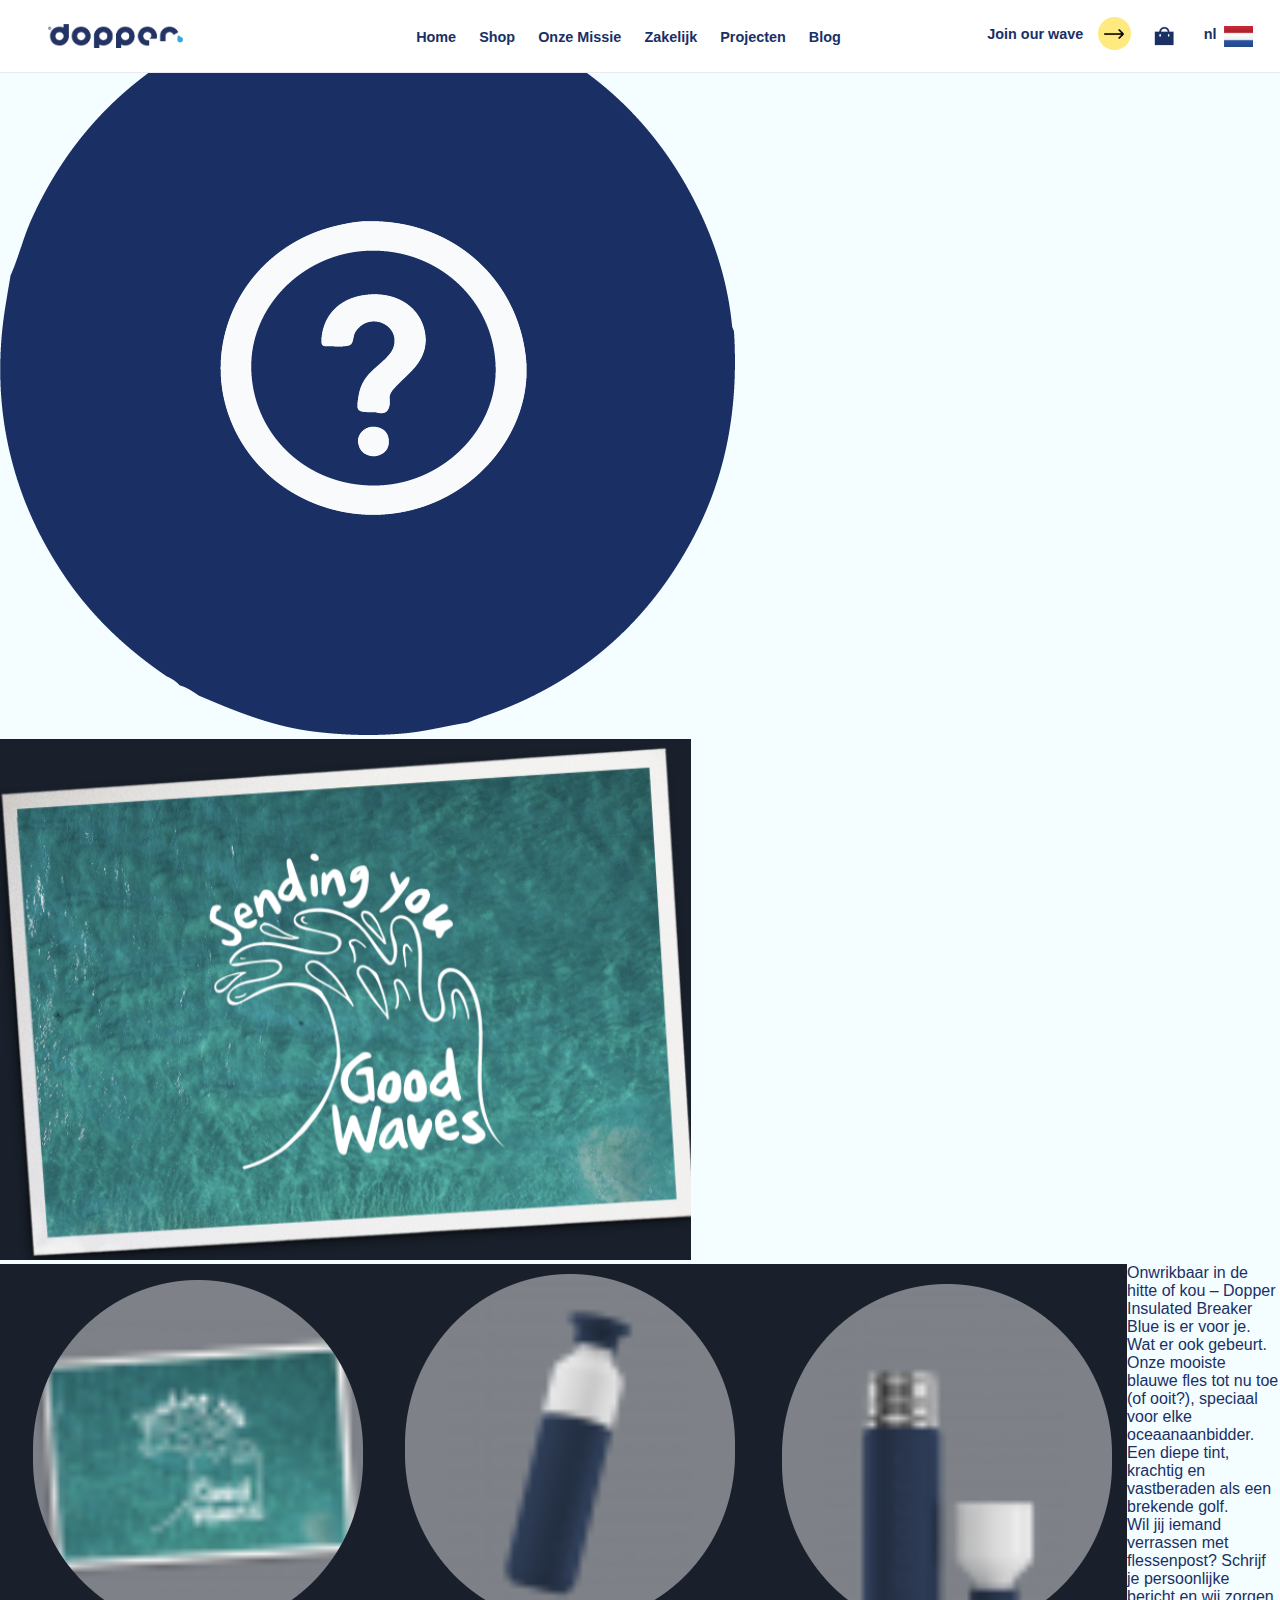
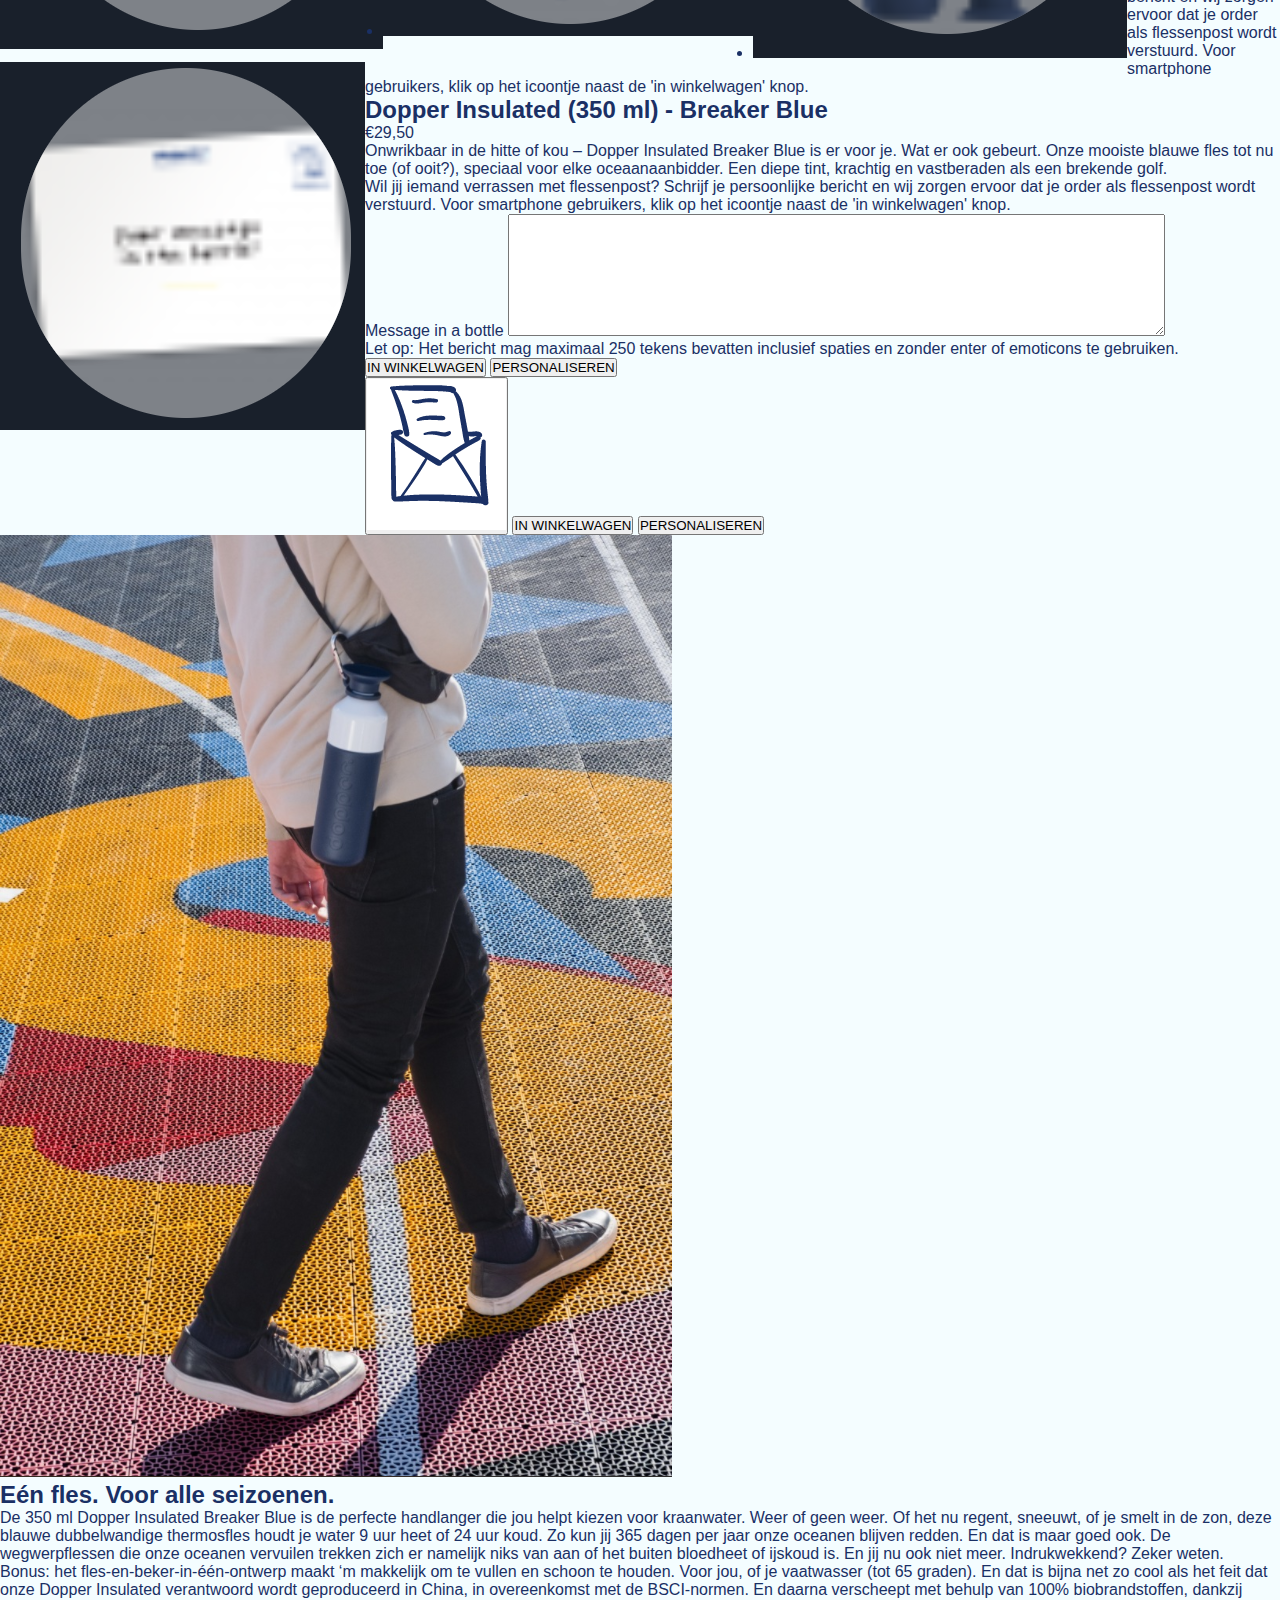
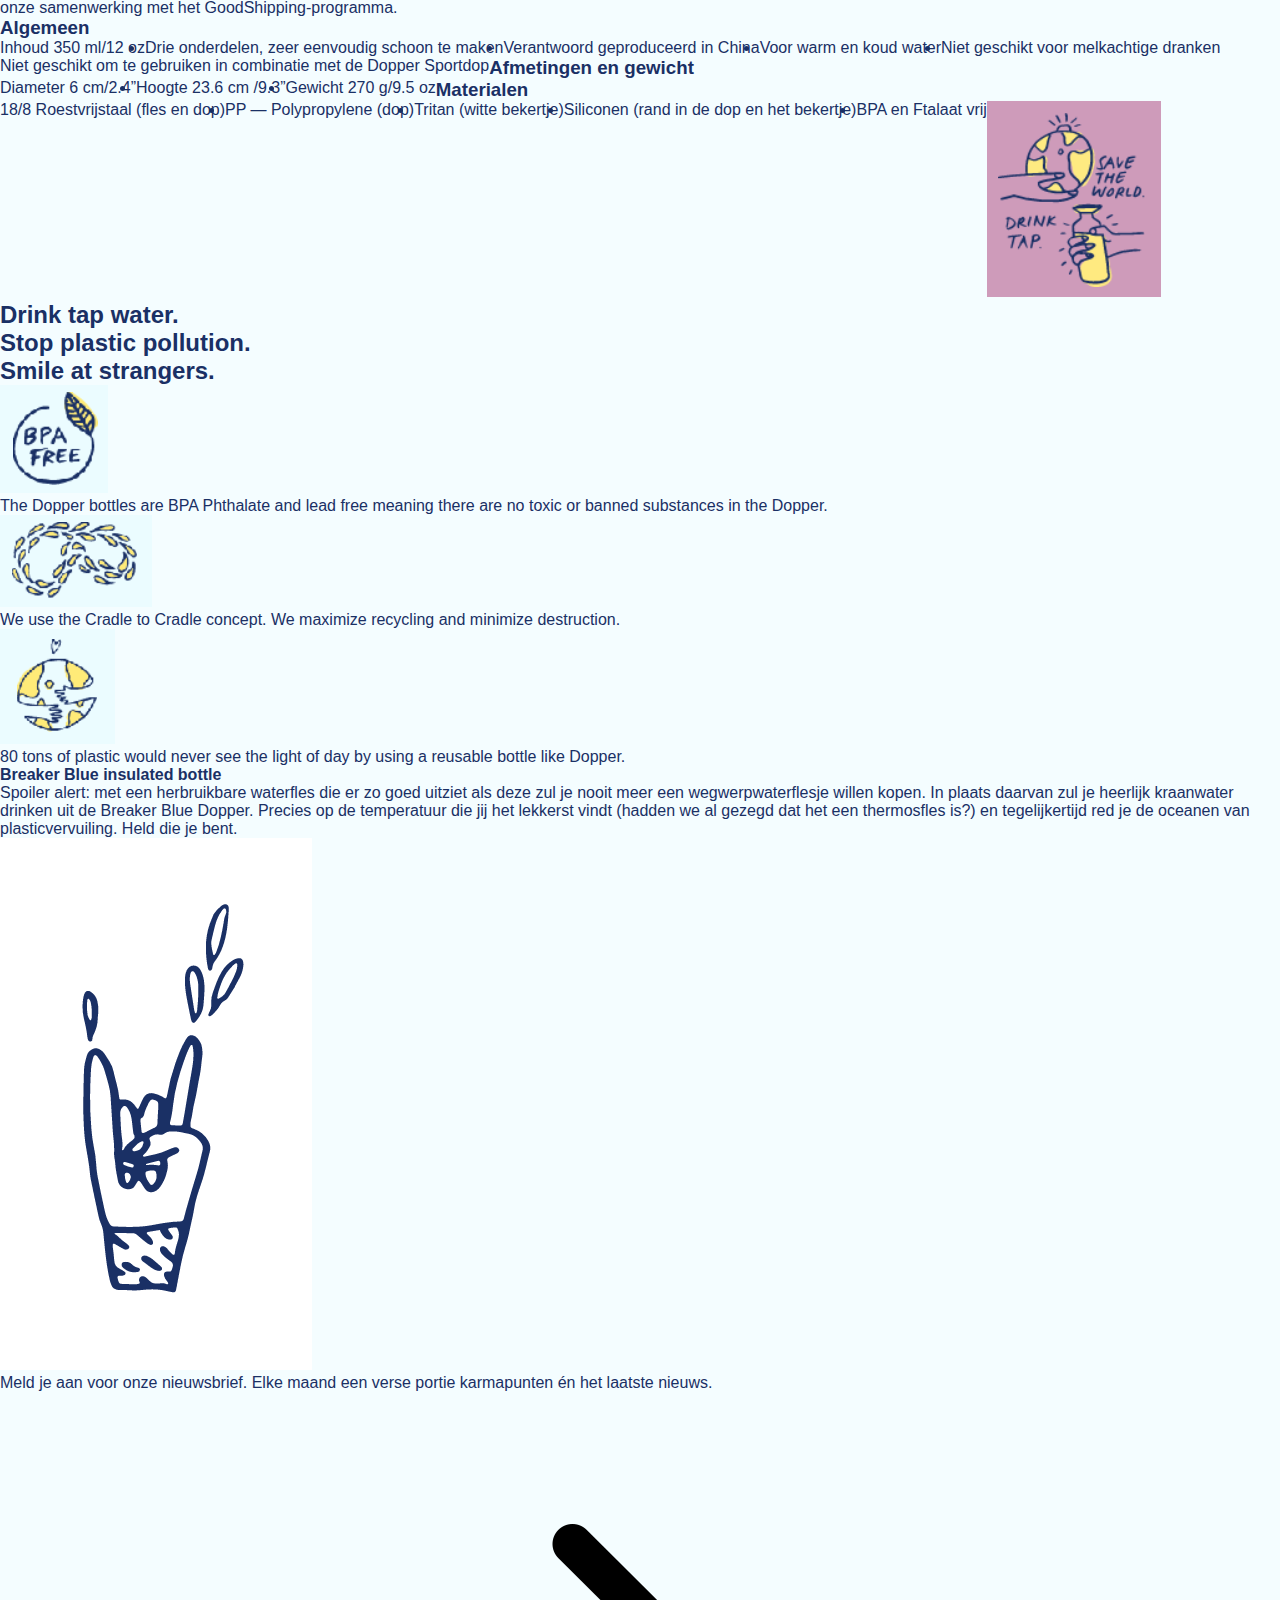
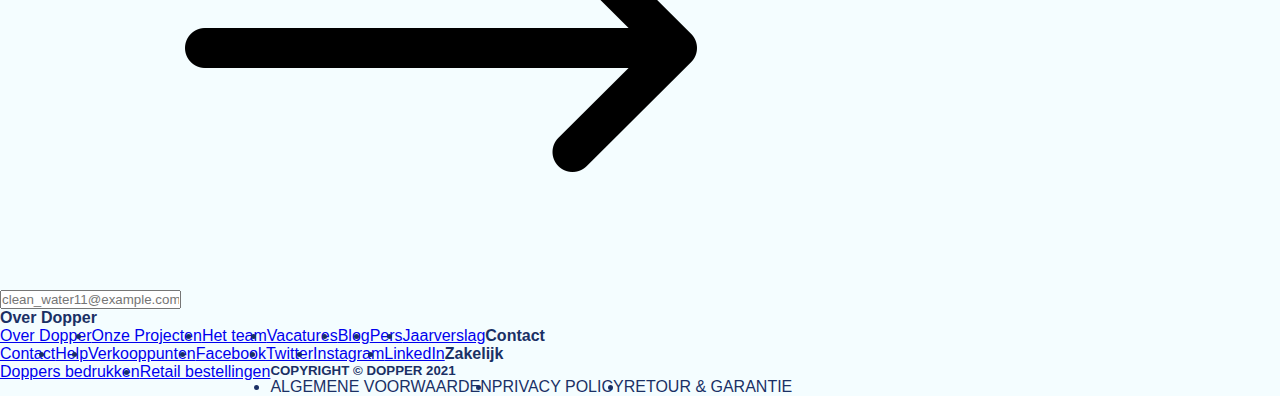
==== commit 6d2b17ab: "Add files via upload" ====
--- a/detailpagina.html
+++ b/detailpagina.html
@@ -7,94 +7,94 @@
   <meta http-equiv="X-UA-Compatible" content="ie=edge">
   <title>Dopper</title>
   <link rel="stylesheet" href="css/style.css">
-  <!-- <link href="//db.onlinewebfonts.com/c/4443b611d51ff971972892a2ade08240?family=Gilroy-Thin" rel="stylesheet" type="text/css" /> -->
 </head>
 
 <body id="detailpagina">
 
   <header>
     <img src="images/logodopper.png" alt="">
-    <nav class="navbar">
+    <nav>
       <ul>
         <li><a href="index.html">Home</a></li>
         <li><a href="#">Shop</a></li>
         <li><a href="#">Onze Missie</a></li>
         <li><a href="#">Zakelijk</a></li>
         <li><a href="#">Projecten</a></li>
-      <!-- <div class="dropdown-content">
-        <a href="#">Link 1</a>
-        <a href="#">Link 2</a>
-        <a href="#">Link 3</a>
-      </div> -->
-
         <li><a href="#">Blog</a></li>
       </ul>
     </nav>
-<nav>
-  <ul>
-    <li><a href="#">Join our wave<img src="images/pijl.png" alt=""></a></li>
-    <li><a href="#"><img src="images/mandje.png" alt=""></a></li>
-    <li><a href="#">nl<img src="images/vlag.png" alt=""></a></li>
-  </ul>
-</nav>
-
-<button class="ham" type="button" name="button"></button>
+
+    <nav>
+      <ul>
+        <li><a href="#">Join our wave</a><input type="image" src="images/pijl.png" alt=""></li>
+        <li><a href="#"><img src="images/mandje.png" alt=""></a></li>
+        <li><a href="#">nl<img src="images/vlag.png" alt=""></a></li>
+      </ul>
+    </nav>
+
+    <!-- <button class="ham" type="button" name="button"></button> -->
 
   </header>
 
   <main>
 
-  <!-- section1 -->
-    <section>
-     <article>
-       <img id="hoofdAfbeelding" src="images/groenekaart.png" alt="">
-       <ul>
-         <li><img class="eersteFoto" src="images/groenekaart.png" alt=""></li>
-         <li><img class="tweedeFoto" src="images/fles.png" alt=""></li>
-         <li><img class="derdeFoto" src="images/openfles.png" alt=""></li>
-         <li><img class="vierdeFoto" src="images/kaart.png" alt=""></li>
-       </ul>
-       <p>Onwrikbaar in de hitte of kou – Dopper Insulated Breaker Blue is er voor je. Wat er ook gebeurt. Onze mooiste blauwe fles tot nu toe (of ooit?), speciaal voor elke oceaanaanbidder. Een diepe tint, krachtig en vastberaden als een brekende golf.</p>
-       <p>Wil jij iemand verrassen met flessenpost? Schrijf je persoonlijke bericht en wij zorgen ervoor dat je order als flessenpost wordt verstuurd. Voor smartphone gebruikers, klik op het icoontje naast de 'in winkelwagen' knop.   </p>
-     </article>
-
-     <article>
-     <h2>Dopper Insulated (350 ml) - Breaker Blue</h2>
-     <span>€29,50</span>
-     <p>Onwrikbaar in de hitte of kou – Dopper Insulated Breaker Blue is er voor je. Wat er ook gebeurt. Onze mooiste blauwe fles tot nu toe (of ooit?), speciaal voor elke oceaanaanbidder. Een diepe tint, krachtig en vastberaden als een brekende golf.</p>
-     <p>Wil jij iemand verrassen met flessenpost? Schrijf je persoonlijke bericht en wij zorgen ervoor dat je order als flessenpost wordt verstuurd. Voor smartphone gebruikers, klik op het icoontje naast de 'in winkelwagen' knop.   </p>
-     <form action="index.html" method="post">
-       <label>Message in a bottle</label>
-       <textarea name="name" rows="8" cols="80"></textarea>
-       <p>Let op: Het bericht mag maximaal 250 tekens bevatten inclusief spaties en zonder enter of emoticons te gebruiken.</p>
-       <button type="button" name="button">IN WINKELWAGEN</button>
-       <button type="button" name="button">PERSONALISEREN</button>
-     </form>
-
-     </article>
-
-     <article>
-       <button type="button" name="button">M</button>
-       <button type="button" name="button">IN WINKELWAGEN</button>
-       <button type="button" name="button">PERSONALISEREN</button>
-
-     </article>
-    </section>
-
-  <!-- section2 -->
+    <img class="help" src="images/help.png" alt="">
+
+    <!-- section1 -->
+    <section>
+      <article>
+        <img id="hoofdAfbeelding" src="images/groenekaart.png" alt="">
+        <ul>
+          <li><img class="eersteFoto" src="images/groenekaart2.png" alt=""></li>
+          <li><img class="tweedeFoto" src="images/fles2.png" alt=""></li>
+          <li><img class="derdeFoto" src="images/openfles2.png" alt=""></li>
+          <li><img class="vierdeFoto" src="images/kaart2.png" alt=""></li>
+        </ul>
+        <p>Onwrikbaar in de hitte of kou – Dopper Insulated Breaker Blue is er voor je. Wat er ook gebeurt. Onze mooiste blauwe fles tot nu toe (of ooit?), speciaal voor elke oceaanaanbidder. Een diepe tint, krachtig en vastberaden als een brekende
+          golf.</p>
+        <p>Wil jij iemand verrassen met flessenpost? Schrijf je persoonlijke bericht en wij zorgen ervoor dat je order als flessenpost wordt verstuurd. Voor smartphone gebruikers, klik op het icoontje naast de 'in winkelwagen' knop. </p>
+      </article>
+
+      <article>
+        <h2>Dopper Insulated (350 ml) - Breaker Blue</h2>
+        <span>€29,50</span>
+        <p>Onwrikbaar in de hitte of kou – Dopper Insulated Breaker Blue is er voor je. Wat er ook gebeurt. Onze mooiste blauwe fles tot nu toe (of ooit?), speciaal voor elke oceaanaanbidder. Een diepe tint, krachtig en vastberaden als een brekende
+          golf.</p>
+        <p>Wil jij iemand verrassen met flessenpost? Schrijf je persoonlijke bericht en wij zorgen ervoor dat je order als flessenpost wordt verstuurd. Voor smartphone gebruikers, klik op het icoontje naast de 'in winkelwagen' knop. </p>
+        <form action="index.html" method="post">
+          <label>Message in a bottle</label>
+          <textarea name="name" rows="8" cols="80"></textarea>
+          <p>Let op: Het bericht mag maximaal 250 tekens bevatten inclusief spaties en zonder enter of emoticons te gebruiken.</p>
+          <button type="button" name="button">IN WINKELWAGEN</button>
+          <button type="button" name="button">PERSONALISEREN</button>
+        </form>
+
+      </article>
+      <article>
+        <button type="button" name="button"><img src="images/mail.png" alt=""></button>
+        <button type="button" name="button">IN WINKELWAGEN</button>
+        <button type="button" name="button">PERSONALISEREN</button>
+
+      </article>
+    </section>
+
+    <!-- section2 -->
     <section>
       <img src="images/jongen.png" alt="">
       <article>
         <h2>Eén fles. Voor alle seizoenen.</h2>
-            <p>De 350 ml Dopper Insulated Breaker Blue is de perfecte handlanger die jou helpt kiezen voor kraanwater. Weer of geen weer. Of het nu regent, sneeuwt, of je smelt in de zon, deze blauwe dubbelwandige thermosfles houdt je water 9 uur heet of 24 uur koud. Zo kun jij 365 dagen per jaar onze oceanen blijven redden. En dat is maar goed ook. De wegwerpflessen die onze oceanen vervuilen trekken zich er namelijk niks van aan of het buiten bloedheet of ijskoud is. En jij nu ook niet meer. Indrukwekkend? Zeker weten.</p>
-            <p>Bonus: het fles-en-beker-in-één-ontwerp maakt ‘m makkelijk om te vullen en schoon te houden. Voor jou, of je vaatwasser (tot 65 graden). En dat is bijna net zo cool als het feit dat onze Dopper Insulated verantwoord wordt geproduceerd in China, in overeenkomst met de BSCI-normen. En daarna verscheept met behulp van 100% biobrandstoffen, dankzij onze samenwerking met het GoodShipping-programma.</p>
+        <p>De 350 ml Dopper Insulated Breaker Blue is de perfecte handlanger die jou helpt kiezen voor kraanwater. Weer of geen weer. Of het nu regent, sneeuwt, of je smelt in de zon, deze blauwe dubbelwandige thermosfles houdt je water 9 uur heet of
+          24 uur koud. Zo kun jij 365 dagen per jaar onze oceanen blijven redden. En dat is maar goed ook. De wegwerpflessen die onze oceanen vervuilen trekken zich er namelijk niks van aan of het buiten bloedheet of ijskoud is. En jij nu ook niet
+          meer. Indrukwekkend? Zeker weten.</p>
+        <p>Bonus: het fles-en-beker-in-één-ontwerp maakt ‘m makkelijk om te vullen en schoon te houden. Voor jou, of je vaatwasser (tot 65 graden). En dat is bijna net zo cool als het feit dat onze Dopper Insulated verantwoord wordt geproduceerd in
+          China, in overeenkomst met de BSCI-normen. En daarna verscheept met behulp van 100% biobrandstoffen, dankzij onze samenwerking met het GoodShipping-programma.</p>
 
         <h3>Algemeen</h3>
         <ul>
           <li>Inhoud 350 ml/12 oz </li>
           <li>Drie onderdelen, zeer eenvoudig schoon te maken </li>
           <li>Verantwoord geproduceerd in China </li>
-          <li>Voor warm en koud water  </li>
+          <li>Voor warm en koud water </li>
           <li>Niet geschikt voor melkachtige dranken</li>
           <li>Niet geschikt om te gebruiken in combinatie met de Dopper Sportdop</li>
         </ul>
@@ -108,8 +108,8 @@
 
         <h3>Materialen</h3>
         <ul>
-          <li>18/8 Roestvrijstaal (fles en dop)  </li>
-          <li>PP — Polypropylene (dop)  </li>
+          <li>18/8 Roestvrijstaal (fles en dop) </li>
+          <li>PP — Polypropylene (dop) </li>
           <li>Tritan (witte bekertje) </li>
           <li>Siliconen (rand in de dop en het bekertje) </li>
           <li>BPA en Ftalaat vrij</li>
@@ -118,7 +118,7 @@
 
     </section>
 
-  <!-- section3 -->
+    <!-- section3 -->
     <section>
       <img src="images/save.png" alt="">
       <h2><strong>Drink</strong> tap water.</h2>
@@ -127,7 +127,7 @@
     </section>
 
 
-  <!-- section4 -->
+    <!-- section4 -->
     <section>
       <article>
         <img src="images/bpa.png" alt="">
@@ -144,10 +144,11 @@
 
     </section>
 
-  <!-- section5-->
+    <!-- section5-->
     <section>
       <h4>Breaker Blue insulated bottle</h4>
-      <p>Spoiler alert: met een herbruikbare waterfles die er zo goed uitziet als deze zul je nooit meer een wegwerpwaterflesje willen kopen. In plaats daarvan zul je heerlijk kraanwater drinken uit de Breaker Blue Dopper. Precies op de temperatuur die jij het lekkerst vindt (hadden we al gezegd dat het een thermosfles is?) en tegelijkertijd red je de oceanen van plasticvervuiling. Held die je bent.</p>
+      <p>Spoiler alert: met een herbruikbare waterfles die er zo goed uitziet als deze zul je nooit meer een wegwerpwaterflesje willen kopen. In plaats daarvan zul je heerlijk kraanwater drinken uit de Breaker Blue Dopper. Precies op de temperatuur
+        die jij het lekkerst vindt (hadden we al gezegd dat het een thermosfles is?) en tegelijkertijd red je de oceanen van plasticvervuiling. Held die je bent.</p>
     </section>
 
   </main>
@@ -157,48 +158,52 @@
       <img src="images/hand.png" alt="">
       <p>Meld je aan voor onze nieuwsbrief. Elke maand een verse portie karmapunten én het laatste nieuws.</p>
       <form class="" action="index.html" method="post">
-        <input type="email" id="email" name="email" placeholder="email">
-        <input type="submit"> </form>
-      </section>
-    <ul>
-      <li>
+        <input type="email" id="email" name="email" placeholder="clean_water11@example.com">
+        <input type="image" src="images/pijl.png" alt="">
+      </form>
+    </section>
+    <section>
+      <article>
         <h4>Over Dopper</h4>
-      </li>
-      <li><a href="#">Over Dopper</a></li>
-      <li><a href="#">Onze Projecten</a></li>
-      <li><a href="#">Het team</a></li>
-      <li><a href="#">Vacatures</a></li>
-      <li><a href="#">Blog</a></li>
-      <li><a href="#">Pers</a></li>
-      <li><a href="#">Jaarverslag</a></li>
-    </ul>
+        <ul>
+          <li><a href="#">Over Dopper</a></li>
+          <li><a href="#">Onze Projecten</a></li>
+          <li><a href="#">Het team</a></li>
+          <li><a href="#">Vacatures</a></li>
+          <li><a href="#">Blog</a></li>
+          <li><a href="#">Pers</a></li>
+          <li><a href="#">Jaarverslag</a></li>
+        </ul>
+      </article>
+      <article>
+        <h4>Contact</h4>
+        <ul>
+          <li><a href="#">Contact</a></li>
+          <li><a href="#">Help</a></li>
+          <li><a href="#">Verkooppunten</a></li>
+          <li><a href="#">Facebook</a></li>
+          <li><a href="#">Twitter</a></li>
+          <li><a href="#">Instagram</a></li>
+          <li><a href="#">LinkedIn</a></li>
+        </ul>
+      </article>
+      <article>
+        <h4>Zakelijk</h4>
+        <ul>
+          <li><a href="#">Doppers bedrukken</a></li>
+          <li><a href="#">Retail bestellingen</a></li>
+        </ul>
+      </article>
+    </section>
+
+    <section>
+      <h5>COPYRIGHT © DOPPER 2021</h5>
       <ul>
-        <li>
-          <h4>Contact</h4>
-        </li>
-        <li><a href="#">Contact</a></li>
-        <li><a href="#">Help</a></li>
-        <li><a href="#">Verkooppunten</a></li>
-        <li><a href="#">Facebook</a></li>
-        <li><a href="#">Twitter</a></li>
-        <li><a href="#">Instagram</a></li>
-        <li><a href="#">LinkedIn</a></li>
-      </ul>
-      <ul>
-        <li>
-          <h4>Zakelijk</h4>
-        </li>
-        <li><a href="#">Doppers bedrukken</a></li>
-        <li><a href="#">Retail bestellingen</a></li>
-      </ul>
-
-      <h5>COPYRIGHT © DOPPER 2021</h5>
-      <ul class="check">
         <li>ALGEMENE VOORWAARDEN</li>
         <li>PRIVACY POLICY</li>
         <li>RETOUR & GARANTIE</li>
       </ul>
-
+    </section>
 
   </footer>
 
--- a/css/style.css
+++ b/css/style.css
@@ -4,34 +4,19 @@
   max-width: 100%;
 }
 
-
-/* @font-face {font-family: "Gilroy-Thin";
-src: url("//db.onlinewebfonts.com/t/4443b611d51ff971972892a2ade08240.eot");
-\src: url("//db.onlinewebfonts.com/t/4443b611d51ff971972892a2ade08240.eot?#iefix") format("embedded-opentype"),
-url("//db.onlinewebfonts.com/t/4443b611d51ff971972892a2ade08240.woff2") format("woff2"),
-url("//db.onlinewebfonts.com/t/4443b611d51ff971972892a2ade08240.woff") format("woff"),
-url("//db.onlinewebfonts.com/t/4443b611d51ff971972892a2ade08240.ttf") format("truetype"),
-url("//db.onlinewebfonts.com/t/4443b611d51ff971972892a2ade08240.svg#Gilroy-Thin") format("svg"); } */
-
-@font-face {
-
-}
-
-
-  body {
-    color: #1A3065;
-    background-color: #F4FDFF;
-    font-family: "Gilroy-Thin", sans-serif;
-  }
+body {
+  color: #1A3065;
+  background-color: #F4FDFF;
+  font-family: sans-serif;
+}
 
 /* Begin header */
-
 header:nth-of-type(1) img {
   height: 1.5em;
   margin: 1.5em 0 0 15%;
 }
 
- header:nth-of-type(1) nav ul li a img{
+header:nth-of-type(1) nav ul li a img {
   height: 1.5em;
   margin: 0 0 0 0.5em;
 }
@@ -48,7 +33,7 @@
   width: 100%;
   height: 4.5em;
   background-color: white;
-  border-bottom: 1px solid rgba(26,48,101,.1);
+  border-bottom: 1px solid rgba(26, 48, 101, .1);
   z-index: 100;
 }
 
@@ -69,7 +54,7 @@
   float: left;
 }
 
-nav ul:hover > li {
+nav ul:hover>li {
   opacity: 0.5;
 }
 
@@ -81,55 +66,56 @@
   border-bottom: 0.3em solid #FFEA80;
 }
 
-header button {
-  height: 3em;
-  width: 3em;
+nav ul:nth-of-type(2) {
+  display: none;
+  margin-top: 0;
+}
+
+nav ul:nth-of-type(1) li:nth-of-type(4):hover .submenu {
+  display: block;
+}
+
+header nav:nth-of-type(2) ul li {
+  display: flex;
+  flex-direction: row;
+  align-items: center;
+  margin-top: 0.7em;
+}
+
+header nav:nth-of-type(2) ul li a {
   margin: 1em;
-  background-color: #1A3065;
-  color: white;
-  padding: 1em;
-  display: none;
-}
-
-@media screen and (max-width: 760px) {
+}
+
+header nav:nth-of-type(2) ul li:nth-of-type(2) a:hover {
+  border-bottom: 0.3em solid white;
+}
+
+header input {
+  width: 1.5em;
+  background-color: #FFEA80;
+  border-radius: 2em;
+  padding: 0.5em;
+  margin: 0;
+}
+
+input:hover {
+  -webkit-transform: scale(1.3);
+  transform: scale(1.3);
+}
+
+@media screen and (max-width: 1180px) {
   nav {
     display: none;
   }
 
   header {
-   grid-template-columns: 1fr 2fr 4em;
+    grid-template-columns: 1fr 2fr 4em;
   }
 
   header button {
     display: inline-grid;
     grid-column: 3;
   }
-
-  .showClose {
-  background-image: url("https://ljc-dev.github.io/testing0/ham-close.svg");
-}
-
-.navbar {
-  position: absolute;
-  top: 0;
-  left: 0;
-  background: black;
-  width: 100vw;
-  height: 100vh;
-  overflow: hidden;
-  color: white;
-  /* hide the menu above the screen by default */
-  transform: translateY(-100%);
-  /* transition adds a little animation when sliding in and out the menu */
-  transition: transform 0.2s ease;
-}
-
-.showNav {
-  /* show the menu */
-  transform: translateY(0);
-}
-
-}
 
 button {
   border: none;
@@ -141,7 +127,6 @@
 }
 
 /* Einde header */
-
 /* Begin section1 */
 main section:nth-of-type(1) {
   display: flex;
@@ -150,10 +135,11 @@
 
 main section:nth-of-type(1) h1 {
   position: absolute;
-  top: 25%;
+  top: 25vh;
+  width: 60vw;
   text-align: center;
   color: white;
-  font-size: 7vw;
+  font-size: 5vw;
   z-index: 1;
 }
 
@@ -170,12 +156,17 @@
   color: #1A3065;
   padding: 1.5em;
   position: absolute;
-  top: 42em;
-  z-index: 2;
+  top: 75vh;
   text-decoration: none;
 }
 
-/* section2 */
+main section:nth-of-type(1) a:nth-of-type(2) {
+  top: 90vh;
+  width: 1.5em;
+  padding: 0.5em;
+}
+
+/* begin section2 */
 main section:nth-of-type(2) {
   margin: 0 10% 5em 10%;
   display: flex;
@@ -184,8 +175,7 @@
 
 main section:nth-of-type(2) article {
   position: relative;
-  min-width: 8em;
-  max-width: 25em;
+  width: 25em;
   flex-basis: 15em;
   flex-grow: 1;
   display: flex;
@@ -220,7 +210,8 @@
   font-size: 1em;
 }
 
-/* section3 */
+/* einde section2 */
+/* begin section3 */
 main section:nth-of-type(3) {
   display: flex;
   flex-wrap: wrap;
@@ -255,28 +246,42 @@
   margin: 0 0 1em 0;
 }
 
+main section:nth-of-type(3) p:nth-of-type(4) {
+  display: flex;
+  height: auto;
+  margin: 0;
+  flex-direction: row;
+  list-style-type: none;
+}
+
 main section:nth-of-type(3) a {
   color: white;
   text-decoration: none;
   margin: 2em 0;
 }
 
+main section:nth-of-type(3) input {
+  width: 1.5em;
+  background-color: #FFEA80;
+  border-radius: 2em;
+  padding: 0.5em;
+  margin: 1.8em;
+}
+
 @media screen and (max-width: 760px) {
   main section:nth-of-type(3) {
     flex-direction: column;
-    justify-content: center;
+    align-items: center;
+    padding: 2em;
   }
 
   main section:nth-of-type(3) article {
     order: 2;
-    width: 90%;
-    margin-left: 5%;
-    margin-right: 5%;
+    width: 100%;
   }
 
   main section:nth-of-type(3) img {
-    justify-content: center;
-    width: 30em;
+    width: 60%;
     height: auto;
     margin: 0;
   }
@@ -295,20 +300,20 @@
   display: flex;
   flex-wrap: wrap;
   justify-content: center;
-  max-width: 95%;
-  margin: 4em 0 8em 0;
+  max-width: 100%;
+  margin: 4em 0 10em 0;
 }
 
 main section:nth-of-type(4) article {
   position: relative;
-  width: 45%;
+  width: 45vw;
   display: flex;
   flex-wrap: wrap;
 }
 
-main section:nth-of-type(4) article:nth-of-type(1){
+main section:nth-of-type(4) article:nth-of-type(1) {
   background-color: #F2DD7A;
-  left: 2em;
+  left: 3em;
 }
 
 main section:nth-of-type(4) article:nth-of-type(2) {
@@ -324,11 +329,10 @@
 
 main section:nth-of-type(4) p {
   position: relative;
-  margin: 1em 2em 1em 2em;
+  margin: 1.5em 8em 1em 2em;
   font-size: 1.3em;
+  width: 15em;
   font-weight: bold;
-  top: 0;
-  z-index: 10;
 }
 
 main section:nth-of-type(4) a {
@@ -337,10 +341,8 @@
   font-size: 0.8em;
   background-color: #FFEA80;
   color: #1A3065;
-  padding: 1.5em;
-  margin: 0 0 1em 3em;
-  padding: 0.7em 1em;
-  z-index: 2;
+  padding: 1em;
+  margin: 0 0 2em 3em;
   text-decoration: none;
 }
 
@@ -349,34 +351,41 @@
 }
 
 @media screen and (max-width: 760px) {
-  main section:nth-of-type(4){
+  main section:nth-of-type(4) {
+    max-width: 100vw;
     margin: 0;
   }
 
-  main section:nth-of-type(4) article{
+  main section:nth-of-type(4) article {
     position: relative;
     margin: 0;
-    width: 90vw;
-  }
-
-main section:nth-of-type(4) article:nth-of-type(1) {
+    width: 95vw;
+  }
+
+  main section:nth-of-type(4) article:nth-of-type(1) {
     left: 0;
-    margin-right: 10%;
-  }
-
-main section:nth-of-type(4) article:nth-of-type(2) {
+    margin-right: 10vw;
+  }
+
+  main section:nth-of-type(4) article:nth-of-type(2) {
     top: -1em;
+    left: 0;
     right: 0;
-    margin-left: 10%;
+    margin-left: 10vw;
   }
 
   main section:nth-of-type(4) p {
+    width: 100%;
     margin-top: 20%;
     margin-right: 5em;
   }
-  }
-
-/* section5 */
+
+  main section:nth-of-type(4) article:nth-of-type(2) p {
+    margin-top: 1.5em;
+  }
+}
+
+/* begin section5 */
 main section:nth-of-type(5) {
   background-color: #97d7db;
   color: white;
@@ -401,17 +410,29 @@
   margin: 1em;
 }
 
+main section:nth-of-type(5) p:nth-of-type(2) {
+  display: flex;
+  justify-content: center;
+  margin: 0;
+  flex-direction: row;
+  list-style-type: none;
+}
+
 main section:nth-of-type(5) a {
-  border: none;
-  border-radius: 3em;
-  font-size: 0.8em;
+  display: flex;
+  align-items: center;
+  color: white;
+  text-decoration: none;
+  margin: 0;
+}
+
+main section:nth-of-type(5) input {
+  width: 1.5em;
   background-color: #FFEA80;
-  color: #1A3065;
-  padding: 1.5em;
-  margin: 0 0 1em 3em;
-  padding: 0.7em 1em;
-  z-index: 2;
-  text-decoration: none;
+  border-radius: 2em;
+  padding: 0.5em;
+  margin: 0;
+  margin-left: 1.5em;
 }
 
 main section:nth-of-type(5) article {
@@ -433,12 +454,12 @@
   align-items: flex-end;
 }
 
-main section:nth-of-type(5)li {
+main section:nth-of-type(5) li {
   margin: 1em;
   width: 10em;
   box-shadow: 2px 2px 8px #8a8a8a;
   align-items: flex-end;
-}
+ }
 
 @keyframes bannermove {
   from {
@@ -450,7 +471,8 @@
   }
 }
 
-/* section6 */
+/* einde section5 */
+/* begin section6 */
 main section:nth-of-type(6) {
   display: flex;
   flex-direction: column;
@@ -469,35 +491,49 @@
   margin-bottom: 1.5em;
 }
 
+main section:nth-of-type(6) p:nth-of-type(2) {
+  display: flex;
+  justify-content: center;
+  margin: 0;
+  flex-direction: row;
+  list-style-type: none;
+}
+
 main section:nth-of-type(6) a {
-  border: none;
-  border-radius: 3em;
-  font-size: 0.8em;
+  display: flex;
+  align-items: center;
+  color: #1A3065;
+  text-decoration: none;
+  margin: 0;
+}
+
+main section a:hover {
+  border-bottom: 0.3em solid #FFEA80;
+}
+
+main section:nth-of-type(6) input {
+  width: 1.5em;
   background-color: #FFEA80;
-  color: #1A3065;
-  padding: 1.5em;
-  margin: 0 0 1em 3em;
-  padding: 0.7em 1em;
-  z-index: 2;
-  text-decoration: none;
-}
-
-/* section7 */
+  border-radius: 2em;
+  padding: 0.5em;
+  margin: 0 0 0 1em;
+}
+
+/* einde section6 */
+/* begin section7 */
 main section:nth-of-type(7) {
   display: flex;
   flex-wrap: wrap;
   justify-content: center;
-  margin: 0;
-  margin-left: 5%;
-  margin-right: 5%;
+  margin: 0 10% 0 10%;
 }
 
 main section:nth-of-type(7) article {
   position: relative;
   display: flex;
   flex-wrap: wrap;
-  margin: 3em;
-  width: 40%;
+  margin: 5%;
+  width: 35%;
 }
 
 main section:nth-of-type(7) img {
@@ -526,6 +562,13 @@
   margin-left: 0;
 }
 
+@media screen and (max-width: 770px) {
+  main section:nth-of-type(7) article {
+    margin: 0;
+    width: 80%;
+  }
+}
+
 /* section8 */
 main section:nth-of-type(8) {
   display: flex;
@@ -535,10 +578,7 @@
 
 main section:nth-of-type(8) h2 {
   font-size: 5vw;
-  margin-top: 2em;
-  margin-left: 15%;
-  margin-right: 15%;
-  /* width: 15em; */
+  margin: 2em 0 0.5em 0;
   text-align: center;
 }
 
@@ -548,9 +588,7 @@
   font-size: 0.8em;
   background-color: #FFEA80;
   color: #1A3065;
-  padding: 1.5em;
-  padding: 0.7em 1em;
-  z-index: 2;
+  padding: 1.8em;
   text-decoration: none;
 }
 
@@ -565,40 +603,29 @@
 }
 
 main section:nth-of-type(8) img {
+  width: 100vw;
+  height: auto;
   top: 12em;
 }
 
-/* section9 */
+/* begin section9 */
 main section:nth-of-type(9) {
   display: flex;
   flex-direction: column;
-  justify-content: center;
+  align-items: center;
+  margin: 10% 2em;
 }
 
 main section:nth-of-type(9) h2 {
   font-size: 5vw;
   font-weight: bold;
-  width: 13em;
   text-align: center;
+  margin: 0;
+}
+
+main section:nth-of-type(9) form {
   margin-top: 2em;
-  margin-bottom: 1em;
-}
-
-main section:nth-of-type(9) button {
-  top: 10em;
-  left: 15em;
-  border: none;
-  border-radius: 2em;
-  background-color: #FFEA80;
-  color: #1A3065;
-  padding: 1em;
-  z-index: 3;
-}
-
-main section:nth-of-type(9) form {
-  top: 20em;
-  display: flex;
-  width: 50%;
+  display: flex;
   border-bottom: 0.1em solid rgba(0, 0, 0, 0.1);
 }
 
@@ -608,7 +635,6 @@
   margin: 8px 0;
   box-sizing: border-box;
   border: none;
-  /* border-bottom: 2px solid grey; */
   background-color: #F4FDFF;
   color: #1A3065;
   opacity: 0.25;
@@ -625,73 +651,54 @@
   margin: 1em;
 }
 
-
-
+/* einde section9 */
 /* detailpagina section1*/
-
 #detailpagina main section:nth-of-type(1) {
   margin: 0;
-  /* display: flex;
-  flex-wrap: wrap; */
   width: 100vw;
   height: 100vh;
 }
 
-#detailpagina main section:nth-of-type(1) img {
-  height: 25em;
-  width: auto;
-  margin: 30% 40% 10% 12%;
-
-}
-
-/* #detailpagina main section:nth-of-type(1) article:nth-of-type(1) img {
-	display: block;
-	opacity: 100;
-	bottom: auto;
-	position: relative;
-	width: 85vw;
-} */
-
-#detailpagina main section:nth-of-type(1) article:nth-of-type(1) ul {
-	display: flex;
-  flex-direction: column;
-  position: absolute;
-	padding: 0em;
-	margin-top: 15em;
-  margin-left: 1em;
-  list-style-type: none;
-}
-
-#detailpagina main section:nth-of-type(1) article:nth-of-type(1) ul li {
-	position: relative;
-	margin: .5em;
-}
-
-#detailpagina main section:nth-of-type(1) article:nth-of-type(1) ul img {
-	width: 2em;
-	height: auto;
-	cursor: pointer;
-}
-
-#detailpagina main section:nth-of-type(1) article:nth-of-type(1) ul img:hover {
-	border: 1px black solid;
-}
-
-.eersteFoto {
-	border: 1px black solid;
-}
-
+/* artikel 1 van section 1 */
 #detailpagina main section:nth-of-type(1) article:nth-of-type(1) {
   width: 60%;
   background-color: #19202b;
-
-  display: flex;
+  display: flex;
+}
+
+#detailpagina main section:nth-of-type(1) img {
+  height: 50%;
+  width: auto;
+  align-items: center;
+  margin-top: 30%;
+}
+
+#detailpagina main section:nth-of-type(1) article:nth-of-type(1) ul {
+  display: flex;
+  flex-direction: column;
+  position: absolute;
+  padding: 0em;
+  margin-top: 35vh;
+  margin-left: 2vw;
+  list-style-type: none;
+}
+
+#detailpagina main section:nth-of-type(1) article:nth-of-type(1) ul li {
+  position: relative;
+  margin: .5em;
+}
+
+#detailpagina main section:nth-of-type(1) article:nth-of-type(1) ul img {
+  width: 3em;
+  height: auto;
+  cursor: pointer;
 }
 
 #detailpagina main section:nth-of-type(1) article:nth-of-type(1) p {
   display: none;
 }
 
+/* artikel 2 van section 1 */
 #detailpagina main section:nth-of-type(1) article:nth-of-type(2) {
   width: 40%;
   background-color: #8C9095;
@@ -700,14 +707,6 @@
   overflow: scroll;
 }
 
-/* #detailpagina main section:nth-of-type(1) article:nth-of-type(2) span {
-  display: none;
-} */
-
-#detailpagina main section:nth-of-type(1) article:nth-of-type(2) ul {
-  display: none;
-}
-
 #detailpagina main section:nth-of-type(1) h2 {
   font-size: 3em;
   width: 100%;
@@ -717,8 +716,10 @@
   margin-top: 2em;
 }
 
+/* formulier */
 #detailpagina main section:nth-of-type(1) form {
   border: none;
+  border-radius: 10em;
   margin: 1.5em 10% 10em 0;
 }
 
@@ -732,27 +733,30 @@
   font-size: 0.8em;
 }
 
-#detailpagina main section:nth-of-type(1) button:nth-of-type(1) {
+#detailpagina main section:nth-of-type(1) button:nth-of-type(1), main section:nth-of-type(1) article:nth-of-type(3) button:nth-of-type(2) {
   background-color: white;
   margin-right: 1em;
   margin-top: 1em;
 }
 
+/* artikel 3 van section 1 */
 #detailpagina main section:nth-of-type(1) article:nth-of-type(3) {
   display: none;
 }
 
 @media screen and (max-width: 1022px) {
-  #detailpagina main section:nth-of-type(1){
+  #detailpagina main section:nth-of-type(1) {
+    height: auto;
     flex-direction: column;
   }
 
+  /* artikel 1 van section 1 */
   #detailpagina main section:nth-of-type(1) article:nth-of-type(1) {
     flex-direction: column;
-    top: 0;
+    align-items: center;
     order: 2;
     width: 100vw;
-}
+  }
 
   #detailpagina main section:nth-of-type(1) article:nth-of-type(1) p {
     display: flex;
@@ -760,85 +764,90 @@
     margin: 2em 1em;
   }
 
+  #detailpagina main section:nth-of-type(1) article:nth-of-type(1) ul {
+    flex-direction: row;
+    position: relative;
+    margin: 0;
+  }
+
+  #detailpagina main section:nth-of-type(1) article:nth-of-type(1) ul li {
+    width: 2em;
+    margin: 1em;
+  }
+
+  #detailpagina main section:nth-of-type(1) img {
+    height: 30%;
+    width: auto;
+    margin: 4em 0 0 0;
+  }
+
+  /* artikel 2 van section 1 */
   #detailpagina main section:nth-of-type(1) article:nth-of-type(2) {
-    position: relative;
     overflow: hidden;
     order: 1;
     width: 100vw;
-    top: 0;
     padding: 0;
+    margin-top: 4em;
   }
 
   #detailpagina main section:nth-of-type(1) article:nth-of-type(2) span {
-    display: inline;
-    margin: 2em;
-  }
-
-  #detailpagina main section:nth-of-type(1) article:nth-of-type(2) ul {
-    display: inline;
+    margin-left: 2em;
+    margin-bottom: 3em;
   }
 
   #detailpagina main section:nth-of-type(1) h2 {
-    padding: 3em 0 0 1em;
+    margin: 1em 0 1em 1em;
     font-size: 2em;
     width: 100%;
   }
 
-
-  #detailpagina main section:nth-of-type(1) article:nth-of-type(2) p {
+  #detailpagina main section:nth-of-type(1) article:nth-of-type(2) p, form, form label {
     display: none;
   }
 
-  #detailpagina main section:nth-of-type(1) form {
-    display: none;
-  }
-
-  #detailpagina main section:nth-of-type(1) form label {
-    display: none;
-  }
-
+  /* artikel 3 van section 1 */
   #detailpagina main section:nth-of-type(1) article:nth-of-type(3) {
     position: fixed;
-    display: inline;
+    display: grid;
+    grid-template-columns: 2fr 8fr 8fr;
+    float: left;
     width: 100vw;
-    height: 6vh;
-    padding: 0 0.5em 0.5em 0.5em;
+    padding: 0.5em;
     background-color: #8C9095;
     z-index: 20;
     bottom: 0;
   }
 
-    #detailpagina main section:nth-of-type(1) article:nth-of-type(3) button{
-      width: 45%;
-    }
-
-    #detailpagina main section:nth-of-type(1) article:nth-of-type(3) button:nth-of-type(1)  {
-      width: 4em;
-    }
-
-}
-
-
-/* detailpagina section2*/
-
-#detailpagina main section:nth-of-type(2){
+  #detailpagina main section:nth-of-type(1) article:nth-of-type(3) img {
+    margin: 0;
+    height: 2.5em;
+  }
+  #detailpagina main section:nth-of-type(1) article:nth-of-type(3) button {
+    top: 0;
+    width: 95%;
+    margin-top: 0;
+    padding: 0.8em;
+  }
+}
+
+/* einde detailpagina section1*/
+/* begin detailpagina section2*/
+#detailpagina main section:nth-of-type(2) {
   display: flex;
   flex-wrap: wrap;
   flex-direction: row-reverse;
-  max-height: 45em;
   margin: 10em 5% 3em 5%;
+  padding: 0;
 }
 
 #detailpagina main section:nth-of-type(2) article {
   flex-direction: column;
-  max-width: 45%;
-  max-height: 45em;
-  overflow: scroll;
-  left: 0;
-  margin: 0;
-}
-
-#detailpagina main section:nth-of-type(2) ul{
+  align-items: flex-start;
+  max-width: 100%;
+  margin: 0;
+}
+
+#detailpagina main section:nth-of-type(2) ul {
   position: relative;
   display: flex;
   flex-direction: column;
@@ -863,14 +872,14 @@
   margin: 0;
 }
 
-#detailpagina main section:nth-of-type(2) h2{
+#detailpagina main section:nth-of-type(2) h2 {
   flex-wrap: wrap;
   position: relative;
   margin: 0;
   font-size: 1em;
 }
 
-#detailpagina main section:nth-of-type(2) h3{
+#detailpagina main section:nth-of-type(2) h3 {
   flex-wrap: wrap;
   position: relative;
   margin: 0;
@@ -879,29 +888,29 @@
 }
 
 #detailpagina main section:nth-of-type(2) p {
-  position:relative;
+  position: relative;
   top: 0;
   margin-top: 1em;
 }
 
 @media screen and (max-width: 1022px) {
   #detailpagina main section:nth-of-type(2) {
-    flex-direction: row;
+    display: contents;
     margin: 1em;
-    max-height: 100%;
   }
 
   #detailpagina main section:nth-of-type(2) img {
+    margin-top: 5em;
     order: 1;
   }
 
   #detailpagina main section:nth-of-type(2) article {
     max-width: 100%;
-  }
-}
-
-/* detailpagina section3*/
-
+    margin: 0 2em 4em 1em;
+  }
+}
+
+/* begin detailpagina section3*/
 #detailpagina main section:nth-of-type(3) {
   background-color: #ce9bba;
   display: flex;
@@ -918,7 +927,6 @@
 }
 
 #detailpagina main section:nth-of-type(3) h2 {
-  margin-bottom: 0;
   margin: 0;
   font-size: 4vw;
   font-weight: bold;
@@ -930,9 +938,9 @@
   color: #ffea80;
 }
 
-/* detailpagina section4*/
-
-#detailpagina main section:nth-of-type(4){
+/* einde detailpagina section3*/
+/* begin detailpagina section4*/
+#detailpagina main section:nth-of-type(4) {
   display: flex;
   flex-wrap: wrap;
   justify-content: space-between;
@@ -973,14 +981,14 @@
   margin: 4em 0 0 .5em;
 }
 
-@media screen and (max-width: 1020px) {
+@media screen and (max-width: 1070px) {
   #detailpagina main section:nth-of-type(4) {
     justify-content: flex-start;
     flex-direction: column;
     padding-left: 1em;
   }
 
-  #detailpagina main section:nth-of-type(4) article{
+  #detailpagina main section:nth-of-type(4) article {
     max-width: 80em;
     margin: 2em 0 2em 0;
   }
@@ -990,9 +998,8 @@
   }
 }
 
-/* detailpagina section5*/
-
-#detailpagina main section:nth-of-type(5){
+/* begin detailpagina section5*/
+#detailpagina main section:nth-of-type(5) {
   display: flex;
   flex-wrap: wrap;
   justify-content: center;
@@ -1003,32 +1010,25 @@
   padding: 3em 0 3em 0;
 }
 
-#detailpagina main section:nth-of-type(5) h4 {
-
-}
-
 #detailpagina main section:nth-of-type(5) p {
-  margin: 0 28% 0 28%;
+  margin: 1em 28% 0 28%;
   font-size: 0.9em;
   line-height: 1.5em;
 }
 
 @media screen and (max-width: 1022px) {
-  #detailpagina main section:nth-of-type(5) {
-
-  }
-
   #detailpagina main section:nth-of-type(5) h4 {
     margin-left: 1em;
     text-align: left;
   }
 
   #detailpagina main section:nth-of-type(5) p {
-    margin: 0 1em 0 1em;
+    margin: 1em 1em 0 1em;
     text-align: left;
   }
 }
 
+/* einde detailpagina section 5 */
 #detailpagina footer {
   margin-top: 0;
 }
@@ -1041,46 +1041,18 @@
   z-index: 30;
 }
 
-/* footer */
+/* begin footer */
 footer {
   background-color: white;
-  display: grid;
-  grid-template-columns:  10% auto auto auto auto 10%;
-  grid-template-rows: auto 3em 2em;
-  padding-top: 5em;
-  width: 100%;
-  margin: 5em 6em 0 0;
-}
-
-footer ul {
-  padding-left: 0em;
-  margin: 2em 0 0 0;
-  list-style-type: none;
-}
-
-footer ul li {
-  position: relative;
-  margin: 0.5em 1.6em 0 0;
-  font-size: 0.9em;
-  float: inherit;
-}
-
-footer ul li a {
-  text-decoration: none;
-  color: #1A3065;
-}
-
-footer ul li a:hover {
-  border-bottom: 0.3em solid #FFEA80;
-}
-
-footer ul li h4 {
-  opacity: .25;
-}
-
+  display: flex;
+  flex-wrap: wrap;
+  padding: 5em 5vw 0 5vw;
+}
+
+/* section in footer */
 footer section:nth-of-type(1) {
-  margin: .5em;
-  grid-column: 2;
+  margin: 0;
+  margin-right: 20%;
 }
 
 footer section:nth-of-type(1) img {
@@ -1097,8 +1069,10 @@
   left: 4em;
 }
 
+/* formulier in section */
 footer section:nth-of-type(1) form {
   display: flex;
+  flex-direction: row;
   position: relative;
   top: -5em;
   width: 60%;
@@ -1112,58 +1086,119 @@
   max-width: 16em;
 }
 
-footer section:nth-of-type(1) button {
-  position: relative;
-  top: -5.5em;
-  border: none;
+footer section:nth-of-type(1) input {
+  height: 2em;
+  background-color: #FFEA80;
   border-radius: 2em;
-  background-color: #FFEA80;
-  color: #1A3065;
-  padding: 1em;
-  z-index: 2;
-}
-
-footer  h5 {
-  grid-column: 2 / span 3;
-  grid-row: 3;
+  padding: 0.5em;
+  margin: 1em 0 0 1em;
+}
+
+/* footer navigatie */
+footer section:nth-of-type(2) {
+  display: flex;
+  justify-content: flex-end;
+  flex-direction: row;
+  padding-left: 0em;
+  margin-right: 0;
+  margin-top: 2em;
+  list-style-type: none;
+}
+
+footer li {
+  list-style-type: none;
+}
+
+footer ul li {
+  position: relative;
+  margin: 0.8em 1.6em 0 0;
+  font-size: 0.9em;
+  float: inherit;
+  list-style-type: none;
+}
+
+footer ul li a {
+  text-decoration: none;
+  color: #1A3065;
+}
+
+footer ul li a:hover {
+  border-bottom: 0.3em solid #FFEA80;
+}
+
+footer ul li h4 {
+  opacity: .25;
+}
+
+/* footer onderaan pagina */
+footer section:nth-of-type(2) {
+  display: flex;
+  flex-direction: row;
+  margin-left: 0;
+  margin-right: 0;
+}
+
+footer h5 {
   margin-left: 0.5em;
-}
-
-@media screen and (max-width: 770px) {
-  footer {
-    grid-template-columns:  auto auto auto auto auto auto auto;
-    grid-template-rows: auto auto auto auto auto auto;
-  }
-
-  footer section:nth-of-type(1) {
-    grid-column: 4;
-    grid-row: 2;
-    align-items: center;
-  }
-
-  footer ul {
-    grid-column: 4;
-    grid-row: 1;
-  }
-
-  .check {
-    grid-column: 4;
-    grid-row: 3;
-    float: left;
-  }
-
-  footer h5 {
-    grid-column: 4;
-    grid-row: 4;
-    margin-left: 0;
-  }
-}
-
-.check {
-  grid-column: 4 / 8;
-  grid-row: 3 / 4;
-  float: left;
+  justify-content: flex-start;
+}
+
+footer ul:nth-of-type(4) {
+  display: flex;
+  flex-direction: row;
+  justify-content: flex-end;
+  float: right;
   font-size: 0.8em;
   margin-top: 0;
   opacity: .5;
 }
+
+@media screen and (max-width: 770px) {
+
+  footer {
+    flex-direction: column;
+  }
+
+  footer section:nth-of-type(1) {
+    align-items: center;
+    order: 2;
+  }
+
+  footer section:nth-of-type(2) {
+    display: flex;
+    justify-content: flex-start;
+    flex-direction: column;
+    order: 1;
+    margin-bottom: 3em;
+  }
+
+  footer section:nth-of-type(2) ul {
+    display: none;
+  }
+
+  footer article {
+    margin: 0;
+    border-bottom: 0.05em solid grey;
+  }
+
+  footer article:nth-of-type(1) {
+    border-top: 0.05em solid grey;
+  }
+
+  footer h4 {
+    font-size: 1.2em;
+    padding: .6em;
+  }
+
+  footer section:nth-of-type(3) {
+    order: 3;
+  }
+
+  footer section:nth-of-type(3) ul {
+    float: left;
+  }
+
+  footer h5 {
+    margin-left: 0;
+  }
+ }
